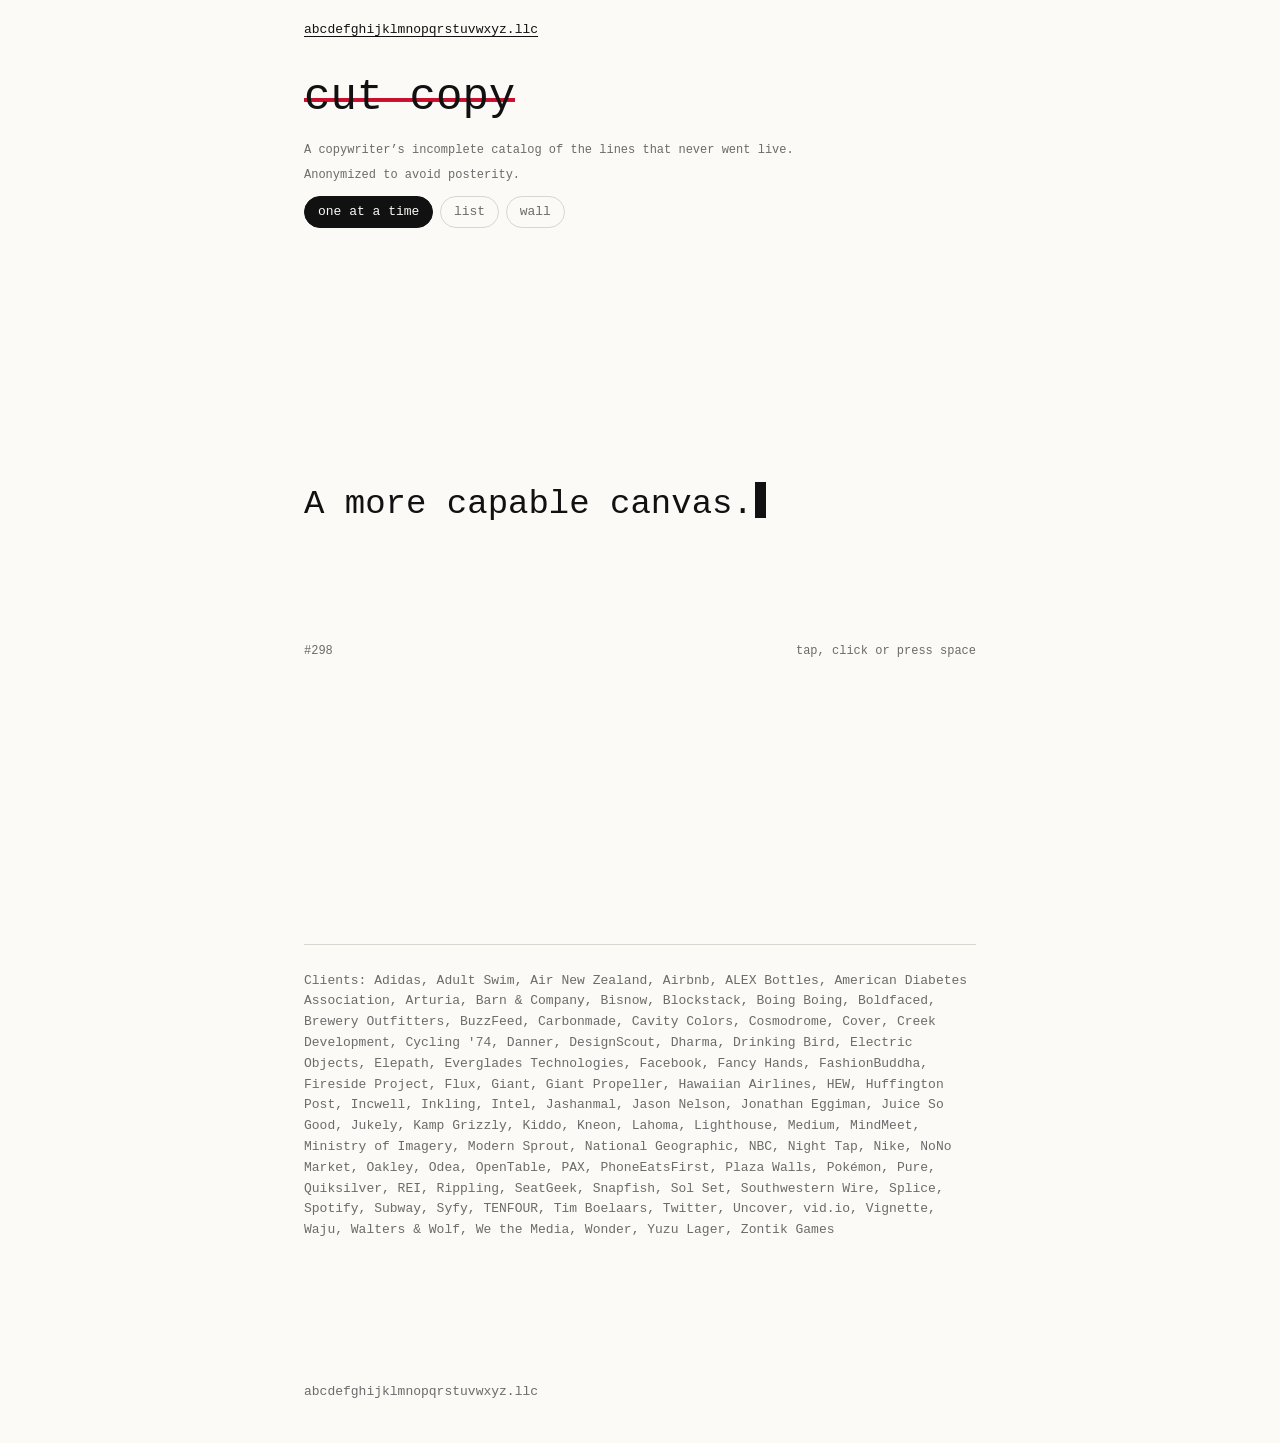
==== cut-copy/index.html @ 81b6fc0f "Update from the vault (8 files)" ====
<!doctype html>
<html lang="en">
<head>
<meta charset="utf-8">
<meta name="viewport" content="width=device-width, initial-scale=1">
<title>cut copy</title>
<script src="../mirror.js?v=e56e18dc"></script>
<link rel="stylesheet" href="../style.css?v=5eb697c5">
</head>
<body class="cut">
<nav><a href="/">abcdefghijklmnopqrstuvwxyz.llc</a></nav>
<main>
<h1 class="cut-title"><span>cut copy</span></h1>
<header class="intro"><p>A copywriter’s incomplete catalog of the lines that never went live.</p>
<p>Anonymized to avoid posterity.</p></header>
<div id="cc"></div>
<noscript><p><a href="list/">all 956 lines, one per line</a></p></noscript>
<footer><hr>
<p>Clients: Adidas, Adult Swim, Air New Zealand, Airbnb, ALEX Bottles, American Diabetes Association, Arturia, Barn &amp; Company, Bisnow, Blockstack, Boing Boing, Boldfaced, Brewery Outfitters, BuzzFeed, Carbonmade, Cavity Colors, Cosmodrome, Cover, Creek Development, Cycling '74, Danner, DesignScout, Dharma, Drinking Bird, Electric Objects, Elepath, Everglades Technologies, Facebook, Fancy Hands, FashionBuddha, Fireside Project, Flux, Giant, Giant Propeller, Hawaiian Airlines, HEW, Huffington Post, Incwell, Inkling, Intel, Jashanmal, Jason Nelson, Jonathan Eggiman, Juice So Good, Jukely, Kamp Grizzly, Kiddo, Kneon, Lahoma, Lighthouse, Medium, MindMeet, Ministry of Imagery, Modern Sprout, National Geographic, NBC, Night Tap, Nike, NoNo Market, Oakley, Odea, OpenTable, PAX, PhoneEatsFirst, Plaza Walls, Pokémon, Pure, Quiksilver, REI, Rippling, SeatGeek, Snapfish, Sol Set, Southwestern Wire, Splice, Spotify, Subway, Syfy, TENFOUR, Tim Boelaars, Twitter, Uncover, vid.io, Vignette, Waju, Walters &amp; Wolf, We the Media, Wonder, Yuzu Lager, Zontik Games</p>
</footer>
<script src="lines.js?v=66bd8722"></script>
<script src="../cutcopy.js?v=66bd8722"></script>
</main>
<footer class="landing"><a class="addr" href="https://abcdefghijklmnopqrstuvwxyz.llc">abcdefghijklmnopqrstuvwxyz.llc</a></footer>
</body>
</html>
---- style.css ----
:root {
  --serif: "Iowan Old Style", "Palatino Linotype", Palatino, Georgia, serif;
  --bg: #fbfaf7;
  --ink: #111;
  --dim: #6b6b6b;
  --rule: #d9d6cf;
  --mark: #c8102e;
  --tw: #0084b4;   /* Twitter's link blue, 2010 */
  --font: ui-monospace, "SF Mono", Menlo, Consolas, "Liberation Mono", monospace;
}
@media (prefers-color-scheme: dark) {
  :root:not([data-theme="light"]) {
    --bg: #111;
    --ink: #ece9e2;
    --dim: #8d8a84;
    --rule: #2c2b29;
    --mark: #ff5a5f;
    --tw: #1da1f2;
  }
}
:root[data-theme="dark"] {
  --bg: #111;
  --ink: #ece9e2;
  --dim: #8d8a84;
  --rule: #2c2b29;
  --mark: #ff5a5f;
  --tw: #1da1f2;
}

* { box-sizing: border-box; }
html { -webkit-text-size-adjust: 100%; }
body {
  margin: 0;
  background: var(--bg);
  color: var(--ink);
  font: 15px/1.6 var(--font);
  overflow-wrap: anywhere;
}
main, nav { max-width: 44rem; margin: 0 auto; padding: 0 16px; }
main { padding-top: 3rem; padding-bottom: 5rem; }
nav { padding-top: 1.25rem; font-size: 13px; }
nav + main { padding-top: 2rem; }
footer.landing { max-width: 44rem; margin: 0 auto; padding: 0 16px 2.5rem; font-size: 13px; }
footer.landing a { color: var(--dim); text-decoration: none; overflow-wrap: anywhere; }
footer.landing a:hover { color: var(--ink); text-decoration: underline; }

a { color: inherit; text-decoration-thickness: 1px; text-underline-offset: 3px; }
a:hover { color: var(--mark); }
h1, h2, h3 { font-size: inherit; font-weight: 700; margin: 2.2em 0 .6em; }
h1:first-child { margin-top: 0; }
p { margin: 0 0 1em; }
hr { border: 0; border-top: 1px solid var(--rule); margin: 2em 0; }
ul, ol { padding-left: 2.2em; margin: 0 0 1em; }
li { margin: .25em 0; }
li::marker { color: var(--dim); }
.sub { display: block; color: var(--dim); }

/* landing: your list, each line set like the page it leads to */
.home main { padding-top: 10vh; }
.home ol { font-size: clamp(20px, 4.2vw, 30px); line-height: 1.3; padding-left: 2em; }
.home ol li { margin-bottom: .9em; }
.home ol li::marker { font-size: .6em; color: var(--dim); }
/* subheads: the note's bracketed asides on their own line under each link. Every hover look draws over
   or floats above its word, so none of them moves a subhead; hovering a line brings its subhead from grey
   up to ink, the one consistent thing every line does */
.home .aside { display: block; font-size: .55em; line-height: 1.35; margin-top: .3em; color: var(--dim);
  font-family: var(--font); transition: color .25s; }
.home ol li:hover .aside, .home ol li:focus-within .aside { color: var(--ink); }
.home a { text-decoration: none; }
/* lines with no page yet stay dim until they have one */
.home ol li:not(:has(a)) { color: var(--dim); }
.home ol li.to-cut::marker { color: var(--ink); }   /* black like the others; the strike-through stays red (user, 2026-10-15) */
.home a:hover { color: inherit; }
/* cut copy: already crossed out in red; on hover, focus or press the words disappear and only the red
   line is left where they were. The link stays put and clickable (user, 2026-10-15) */
.to-cut a { background-image: linear-gradient(var(--mark), var(--mark)); background-repeat: no-repeat;
  background-position: 0 58%; background-size: 100% .08em; transition: color .3s ease; }
.home .to-cut a:hover, .to-cut a:focus-visible, .to-cut a:active { color: transparent; }
/* three-word horoscope: the Substack's Spectral, in ink; only cut copy keeps red on this page (user, 2026-10-15) */
/* no underlines at rest anywhere in the list; lines that use one show it on hover (user, 2026-10-15) */
.to-twh a { font-family: Spectral, Georgia, serif; text-decoration: none; text-decoration-color: var(--ink);
  text-decoration-thickness: .06em; text-underline-offset: .18em; }
.home ol li.to-twh::marker { color: var(--ink); }
.home .to-twh a:hover, .to-twh a:focus-visible { text-decoration: underline; }
/* ...and hovering spins a zodiac wheel above the end of the line that lands on today's sign
   (landing.js), with a star that twinkles; the link leads to today's horoscope */
.to-twh a { position: relative; }
.to-twh a::after { content: attr(data-sign) "\00a0\2726"; position: absolute; left: calc(100% + .2em); top: -.45em;
  font: .62em/1 "Apple Symbols", "Segoe UI Symbol", "Noto Sans Symbols", Spectral, serif; color: var(--ink);
  white-space: nowrap; opacity: 0; transition: opacity .2s; pointer-events: none; text-decoration: none; }
.to-twh a:hover::after, .to-twh a:focus-visible::after { opacity: 1; animation: twinkle 1.6s ease-in-out infinite; }
@keyframes twinkle { 0%, 100% { opacity: 1; } 50% { opacity: .55; } }
/* glyphs changing and a star dimming aren't motion, so these run with Reduce Motion on too */
/* lists lists: a random lists lists typeface each visit (landing.js) */
.to-lists a { text-decoration: none; text-decoration-thickness: .06em; text-underline-offset: .18em; }
.home .to-lists a:hover, .to-lists a:focus-visible { text-decoration: underline; }
/* ...and opens into three subtasks of itself (landing.js) */
.to-lists .subs { list-style: "◦  " inside; font-size: .62em; margin: 0; padding-left: .6em;
  display: grid; grid-template-rows: repeat(3, 0fr); opacity: 0; transition: grid-template-rows .3s ease, opacity .25s; }
.to-lists .subs > li { min-height: 0; overflow: hidden; margin: 0; }
.to-lists .subs > li::marker { color: var(--dim); }
.to-lists:hover .subs, .to-lists:focus-within .subs { grid-template-rows: repeat(3, 1fr); opacity: 1; }
.to-lists:hover .subs > li, .to-lists:focus-within .subs > li { padding-top: .35em; }
@media (prefers-reduced-motion: reduce) { .to-lists .subs { transition: none; } }
/* linkedin: LinkedIn's blue and sans; hovering turns it into one of LinkedIn's blue pill buttons */
.to-linkedin a { font-family: -apple-system, system-ui, "Segoe UI", Roboto, sans-serif; color: var(--ink);   /* ink until hover (user, 2026-10-15) */
  text-decoration: none; text-decoration-thickness: .06em; text-underline-offset: .18em;
  border-radius: 999px; padding: .04em .5em; margin: -.04em -.5em; transition: background-color .2s, color .2s; }
.home .to-linkedin a:hover, .to-linkedin a:focus-visible { background: #0a66c2; color: #fff; text-decoration: none; }
/* contact: a plain link; the address is put together only when it's used (landing.js). Hovering starts a
   message: a caret blinks after it, as if the email's being written */
.to-contact a { text-decoration: none; text-decoration-thickness: .06em; text-underline-offset: .18em; position: relative; }
.home .to-contact a:hover, .to-contact a:focus-visible { text-decoration: underline; }
.to-contact a::after { content: ""; position: absolute; left: calc(100% + .12em); top: .12em; bottom: .08em; width: .07em;
  background: currentColor; opacity: 0; }
.to-contact a:hover::after, .to-contact a:focus-visible::after { animation: blink 1s steps(1) infinite; opacity: 1; }
/* a caret blinks even with Reduce Motion on, like the system's own (user, 2026-10-15) */
/* résumé: hovering straightens it into letterhead, small caps tracked out like the top of a résumé,
   and the 👕 after it turns into a 👔 (user, 2026-10-15). The hover belongs to the whole row: the word
   changes width as it changes face, and hovering the word itself made it flicker in and out under the pointer */
.to-resume .t, .to-resume .word { transition: letter-spacing .3s ease; }
.to-resume:hover .t, .to-resume:focus-within .t, .to-resume:hover .word, .to-resume:focus-within .word {
  font-variant: small-caps; letter-spacing: .14em; font-family: "EB Garamond", Garamond, "Iowan Old Style", Georgia, serif; }
.to-resume a { text-decoration: none; }
.to-resume:hover .word, .to-resume:focus-within .word { text-decoration: underline; text-decoration-thickness: .06em;
  text-underline-offset: .18em; }   /* underline on hover too (user, 2026-10-15) */
.to-resume .shirt { display: inline-block; margin-left: .3em; letter-spacing: 0; font-variant: normal; }
.to-resume .shirt .on, .to-resume:hover .shirt .off, .to-resume:focus-within .shirt .off { display: none; }
.to-resume:hover .shirt .on, .to-resume:focus-within .shirt .on { display: inline; }
/* about Simon (Too Many Bios): a swatch of a bio's paper and ink, new each visit, and a new one on every
   hover, like tapping for the next bio (landing.js); the old Tumblr's yellow highlight until then */
.to-bios a { background: #f9fc7e; color: #333; padding: .02em .22em; margin: 0 -.22em;
  -webkit-box-decoration-break: clone; box-decoration-break: clone; transition: background-color .2s, color .2s; }
@media (prefers-reduced-motion: reduce) { .to-linkedin a, .to-bios a, .to-resume .t { transition: none; }
}
/* badvice: a new face each visit (landing.js) */
/* badvice: hovering underlines the word and only the 🫵 grows (user, 2026-10-15) */
.to-badvice a { text-decoration: none; }
.to-badvice a:hover .word, .to-badvice a:focus-visible .word { text-decoration: underline; text-decoration-thickness: .06em;
  text-underline-offset: .18em; }
/* the 🫵: normal size until hover, then it grows and jabs at you (user, 2026-10-15) */
.to-badvice .point { display: inline-block; line-height: 1; margin-left: .08em; transform-origin: 0 75%; }
.to-badvice a:hover .point, .to-badvice a:focus-visible .point { animation: jab .5s cubic-bezier(.3, 1.6, .5, 1) 1 forwards; }
@keyframes jab { 0% { transform: scale(1); } 40% { transform: scale(1.75) translateY(-.04em); } 100% { transform: scale(1.5); } }
@media (prefers-reduced-motion: reduce) { .to-badvice a:hover .point { animation: none; transform: scale(1.5); } }
/* social: Twitter, 2010. Its link blue and its type (user, 2026-10-15: Twitter's colour, not a random theme);
   hovering underlines it like old Twitter and counts it out of 140, like a tweet */
.to-social a { font-family: "Lucida Grande", "Lucida Sans Unicode", "Lucida Sans", Helvetica, Arial, sans-serif;
  color: var(--ink); text-underline-offset: .18em; text-decoration-thickness: .06em; position: relative;
  transition: color .2s; }   /* ink like the others until hover, then Twitter blue (user, 2026-10-15) */
.home .to-social a:hover, .to-social a:focus-visible { color: var(--tw); text-decoration: underline; }
.to-social a::after { content: attr(data-count) "/140"; font: 12px/1 var(--font); color: var(--dim);
  position: absolute; left: calc(100% + .25em); top: -.35em; white-space: nowrap;   /* above the line: takes no room */
  opacity: 0; transition: opacity .2s; pointer-events: none; }
.to-social a:hover::after, .to-social a:focus-visible::after { opacity: 1; }


/* cut copy */
.cut .intro em { font-style: italic; }
/* the header is small and quiet so the line is front and center (user, 2026-10-14) */
/* the heading, crossed out in the lines' red, a little heavier than a line's cut */
.cut .cut-title { font-size: clamp(26px, 5vw, 44px); font-weight: 400; line-height: 1.1; margin: 0 0 .45em; }
.cut .cut-title span { background-image: linear-gradient(var(--mark), var(--mark)); background-repeat: no-repeat;
  background-position: 0 56%; background-size: 100% .09em; -webkit-box-decoration-break: clone; box-decoration-break: clone; }
.cut .intro { font-size: 12px; line-height: 1.5; color: var(--dim); margin: 0 0 1em; }
.cut .intro p { margin: 0; }
.cut .intro p + p { margin-top: .6em; }
.lines li { margin: .55em 0; }
.cut footer { margin-top: 3rem; color: var(--dim); font-size: 13px; }
.alt { margin-top: 2em; }
.cut :focus-visible { outline: 2px solid var(--mark); outline-offset: 3px; }

/* view switch: one at a time (default), list, wall */
.views { display: flex; gap: .5em; flex-wrap: wrap; margin: 0 0 1.5em; padding: 0; max-width: none; }
.views button { font: inherit; font-size: 13px; color: var(--dim); background: none; cursor: pointer; border: 1px solid var(--rule); border-radius: 999px; padding: .35em 1em; }
.views button:hover { color: var(--ink); border-color: var(--ink); }
.views button[aria-pressed="true"] { color: var(--bg); background: var(--ink); border-color: var(--ink); }

/* one at a time */
.stage { min-height: 72vh; display: flex; flex-direction: column; justify-content: center; cursor: pointer; user-select: none; -webkit-user-select: none; }
.stage .line { margin: 0; font-size: clamp(20px, 3.4vw, 34px); line-height: 1.35; min-height: 4em; }
.stage .t { background-image: linear-gradient(var(--mark), var(--mark)); background-repeat: no-repeat; background-position: 0 58%; background-size: 0% .09em; transition: background-size .45s ease-in; }
.stage .line.cut .t { background-size: 100% .09em; }
.stage .caret { display: inline-block; width: .55ch; height: 1.05em; vertical-align: -.15em; background: var(--ink); margin-left: .05em; animation: blink 1s steps(1) infinite; }
.stage .meta { margin-top: 2em; font-size: 12px; color: var(--dim); display: flex; justify-content: space-between; }
.stage .num { color: var(--dim); text-decoration: none; }
@keyframes blink { 50% { opacity: 0; } }
@media (prefers-reduced-motion: reduce) { .stage .t { transition: none; } .stage .caret { animation: none; } }

/* list and wall: the one-at-a-time cross-out, drawn while a line is hovered or pressed, and kept
   when it's tapped or clicked (tap again to take it back) */
.pile-list, .wall { -webkit-tap-highlight-color: transparent; -webkit-touch-callout: none; }
.pile-list .t, .wall .l {
  background-image: linear-gradient(var(--mark), var(--mark)); background-repeat: no-repeat;
  background-position: 0 58%; background-size: 0% .09em; transition: background-size .45s ease-in;
  -webkit-box-decoration-break: slice; box-decoration-break: slice;
}
.pile-list .l.lit .t, .pile-list .l.held .t { background-size: 100% .09em; }
/* wall, the other way round (user, 2026-10-14): every line starts crossed out; hovering or
   pressing takes the cross-out off to read it; lines already seen (or tapped) keep a thin grey one */
.wall .l { background-size: 100% .09em; }
.wall .l.held { background-image: linear-gradient(var(--dim), var(--dim)); background-size: 100% .045em; }
.wall .l.lit, .wall .l.held.lit { background-size: 0% .09em; }
@media (hover: hover) {
  .pile-list .l:hover .t { background-size: 100% .09em; }
  .wall .l:hover, .wall .l.held:hover { background-size: 0% .09em; }
}
@media (prefers-reduced-motion: reduce) { .pile-list .t, .wall .l { transition: none; } }
.pile-list { padding-left: 4.5ch; margin: 0; }
.pile-list .l { margin: 0; padding: .3em .2em; border-bottom: 1px dotted var(--rule); cursor: default; }
.pile-list .l::marker { font-size: 12px; color: var(--dim); }
.wall { margin: 0; line-height: 1.75; }
.wall .l { cursor: default; }
.wall .sep { color: var(--mark); padding: 0 .45em; }

/* cv */
.cv h1 { font-size: 1.25em; margin-bottom: 0; }
.cv h2 { color: var(--dim); text-transform: lowercase; letter-spacing: .04em; }
.cv ul { padding-left: 1.4em; }

.sr-only { position: absolute; width: 1px; height: 1px; margin: -1px; overflow: hidden; clip: rect(0 0 0 0); white-space: nowrap; }
/* the first business card, a mad lib, as the landing header (user's design, 2026-10-15): 3.5 × 2 in, type scaled to the card */
.card { container-type: inline-size; box-sizing: border-box; width: min(100%, 30rem); aspect-ratio: 3.5 / 2;
  margin: 0 0 3.2rem; padding: 0; position: relative; perspective: 1400px; cursor: pointer; }
/* two sides that turn over in 3D when the card is clicked (landing.js); the back holds the address */
.card .flip { position: absolute; inset: 0; transform-style: preserve-3d; transition: transform .7s cubic-bezier(.3, .7, .2, 1); }
.card.flipped .flip { transform: rotateY(180deg); }
.card .side { position: absolute; inset: 0; box-sizing: border-box; display: flex; flex-direction: column; justify-content: center;
  -webkit-backface-visibility: hidden; backface-visibility: hidden;
  background: #fff; color: #111; border: 1px solid #d9d6cf; border-radius: 2px;
  box-shadow: 0 1px 2px rgba(0,0,0,.06), 0 8px 24px -12px rgba(0,0,0,.18);
  font-family: "Times New Roman", Times, "Liberation Serif", serif; }
.card .back { transform: rotateY(180deg); pointer-events: none; }
.card.flipped .back { pointer-events: auto; } .card.flipped .front { pointer-events: none; }
.card .back .face { text-align: center; }
.card .back .lic { margin-bottom: 7cqw; }
.card .front .l2 { margin-bottom: 0; }
.card .turn:focus-visible { position: absolute; width: auto; height: auto; clip: auto; margin: 0; right: 8px; bottom: -2rem;
  font: 12px var(--font); }
@media (prefers-reduced-motion: reduce) { .card .flip { transition-duration: .01s; } }
.card .face { padding: 0 7cqw; }   /* padding inside, so cqw is always the whole card */
.card p { margin: 0; line-height: 1; font-size: 5.3cqw; white-space: nowrap; }
.card .l1 { margin-bottom: 11.5cqw; }
.card .l2 { margin-bottom: 12cqw; }   /* (front: 0, now that the address is on the back) */
.card .blank { position: relative; display: inline-block; min-width: 2.1em; border-bottom: .3cqw solid #111;
  text-align: center; margin: 0 .5cqw; vertical-align: baseline; }
.card .blank.filled { min-width: 4.3em; }
.card .blank.wide { min-width: 3.8em; }
.card .cue { position: absolute; left: 50%; top: calc(100% + .26em); transform: translateX(-50%);
  font: 700 .49em/1 "Courier Prime", "Courier New", monospace; letter-spacing: .12em; text-transform: uppercase; color: #111; }
/* the handwriting: a quick ballpoint scrawl (Nothing You Could Do), leaning a little uphill; landing.js
   gives every letter its own tilt, lift and size so no two strokes match (user, 2026-10-15: "much messier") */
/* the ink: black for everything a visitor writes; only the user's own handwriting (the photo) is Bic Cristal
   blue (user, 2026-10-15) */
.card { --bic: #111; }
.card .pen { font: 1.3em/1 "Nothing You Could Do", "Bradley Hand", cursive; color: var(--bic); position: relative; top: -.14em;
  display: inline-block; transform: rotate(-3deg); transform-origin: 0 100%; white-space: nowrap; }
.card .pen .ch { display: inline-block; }
/* the user's own handwriting, photographed and lifted off the paper (build.py handwriting()) */
.card .hand { height: 2.25em; width: auto; vertical-align: -.72em; margin: 0 .05em; position: relative; top: -.12em; }
.card input { font: 1.2em/1 "Nothing You Could Do", "Bradley Hand", cursive; color: var(--bic); background: none; border: 0;
  transform: rotate(-2.5deg);
  width: 100%; min-width: 0; padding: 0 0 .4cqw; text-align: center; outline: none; caret-color: var(--bic); }
.card .blank:focus-within { border-bottom-color: #111; background: rgba(0,0,0,.035); }
.card .blank input { width: 1.6em; } .card .blank.wide input { width: 2.9em; }
.card .url { font: 700 3.3cqw/1 "Courier Prime", "Courier New", monospace; letter-spacing: .1em; text-align: center; }
.card .url a { color: inherit; text-decoration: none; }
.card .url a:hover { text-decoration: underline; text-underline-offset: .5cqw; }

/* the mirror link: small and quiet at the foot of the landing page (user, 2026-10-19) */


/* the landing's only footer: "mirror", in mirror writing (user, 2026-10-19) */
footer.landing.mirror { margin-top: 3.5rem; font-size: 12px; }
footer.landing.mirror a { display: inline-block; transform: scaleX(-1); }
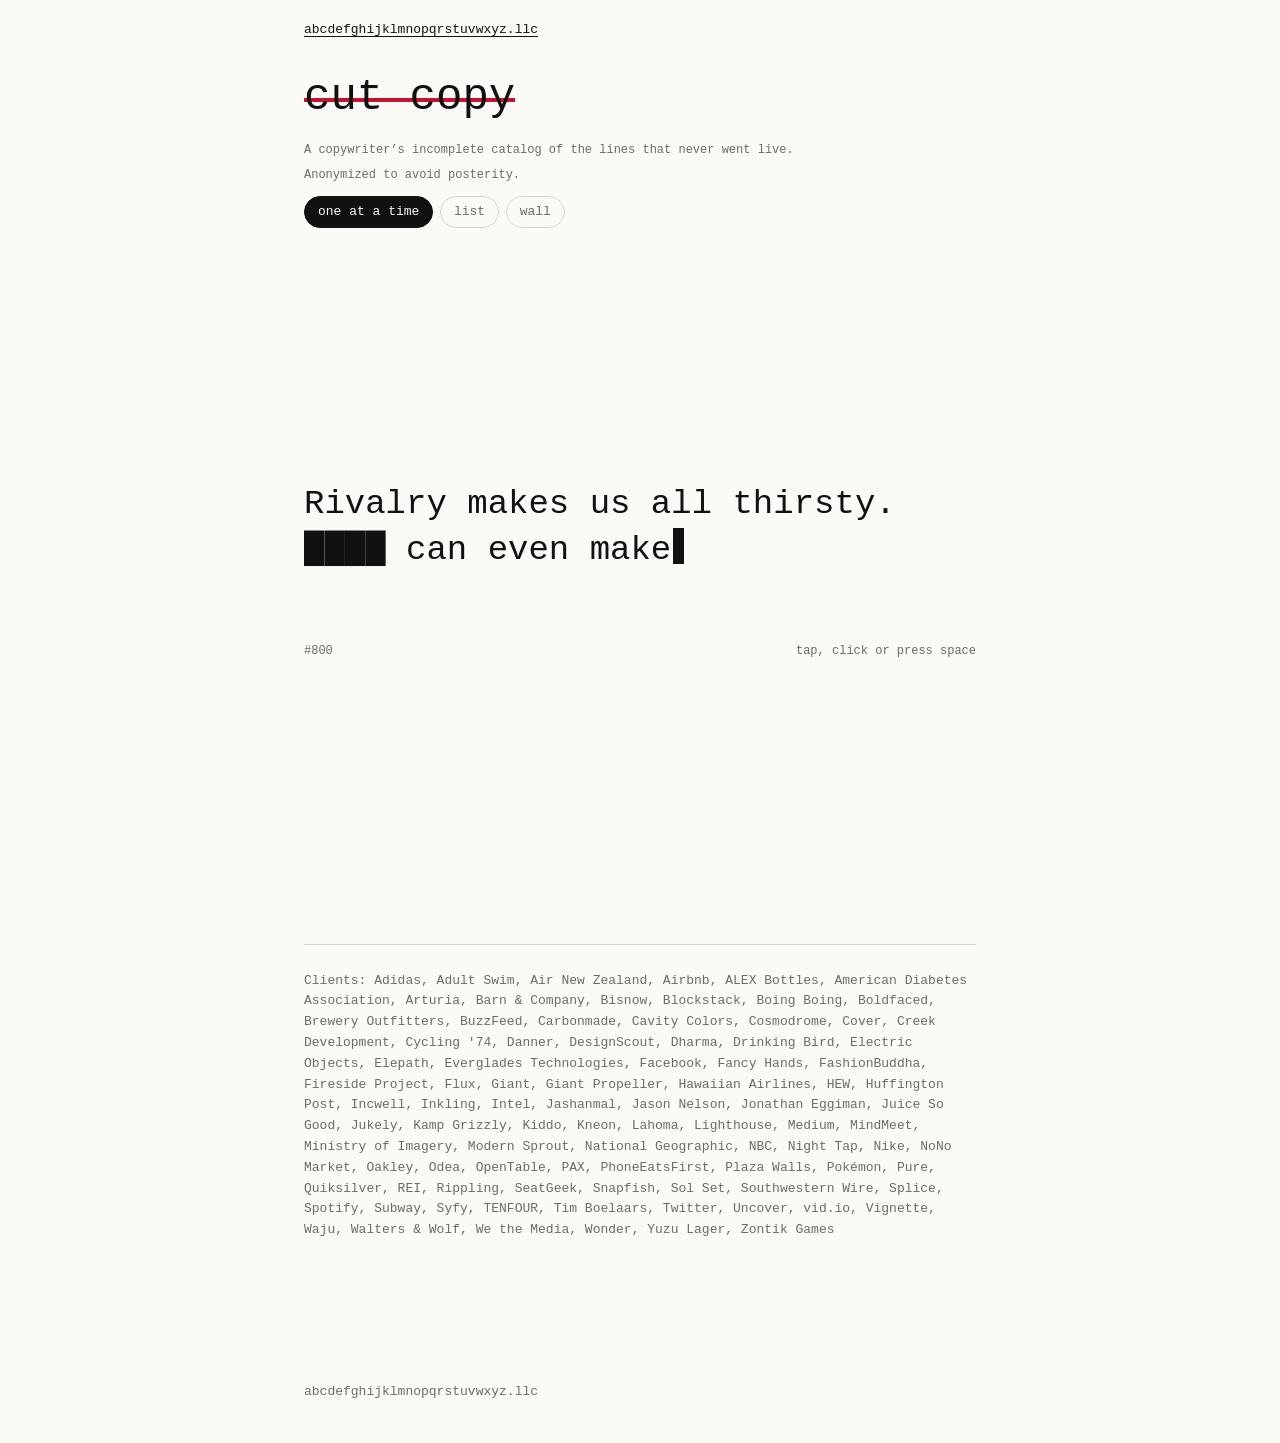
==== commit 5e70f529: "Update from the vault (6 files)" ====
--- a/cut-copy/index.html
+++ b/cut-copy/index.html
@@ -5,7 +5,7 @@
 <meta name="viewport" content="width=device-width, initial-scale=1">
 <title>cut copy</title>
 <script src="../mirror.js?v=e56e18dc"></script>
-<link rel="stylesheet" href="../style.css?v=5eb697c5">
+<link rel="stylesheet" href="../style.css?v=7467dc5e">
 </head>
 <body class="cut">
 <nav><a href="/">abcdefghijklmnopqrstuvwxyz.llc</a></nav>
--- a/style.css
+++ b/style.css
@@ -57,7 +57,9 @@
 
 /* landing: your list, each line set like the page it leads to */
 .home main { padding-top: 10vh; }
-.home ol { font-size: clamp(20px, 4.2vw, 30px); line-height: 1.3; padding-left: 2em; }
+.home ol { font-size: clamp(20px, 4.2vw, 30px); line-height: 1.3; padding-left: 0; list-style: none; }   /* no numbers (user, 2026-10-19) */
+/* each line's emoji: an inline-block, so its line's underline or strike-through passes it by */
+.home .emo { display: inline-block; margin-left: .3em; text-decoration: none; }
 .home ol li { margin-bottom: .9em; }
 .home ol li::marker { font-size: .6em; color: var(--dim); }
 /* subheads: the note's bracketed asides on their own line under each link. Every hover look draws over
@@ -73,9 +75,9 @@
 .home a:hover { color: inherit; }
 /* cut copy: already crossed out in red; on hover, focus or press the words disappear and only the red
    line is left where they were. The link stays put and clickable (user, 2026-10-15) */
-.to-cut a { background-image: linear-gradient(var(--mark), var(--mark)); background-repeat: no-repeat;
+.to-cut a .word { background-image: linear-gradient(var(--mark), var(--mark)); background-repeat: no-repeat;
   background-position: 0 58%; background-size: 100% .08em; transition: color .3s ease; }
-.home .to-cut a:hover, .to-cut a:focus-visible, .to-cut a:active { color: transparent; }
+.home .to-cut a:hover .word, .to-cut a:focus-visible .word, .to-cut a:active .word { color: transparent; }
 /* three-word horoscope: the Substack's Spectral, in ink; only cut copy keeps red on this page (user, 2026-10-15) */
 /* no underlines at rest anywhere in the list; lines that use one show it on hover (user, 2026-10-15) */
 .to-twh a { font-family: Spectral, Georgia, serif; text-decoration: none; text-decoration-color: var(--ink);
@@ -111,9 +113,10 @@
    message: a caret blinks after it, as if the email's being written */
 .to-contact a { text-decoration: none; text-decoration-thickness: .06em; text-underline-offset: .18em; position: relative; }
 .home .to-contact a:hover, .to-contact a:focus-visible { text-decoration: underline; }
-.to-contact a::after { content: ""; position: absolute; left: calc(100% + .12em); top: .12em; bottom: .08em; width: .07em;
+.to-contact .word { position: relative; }
+.to-contact .word::after { content: ""; position: absolute; left: calc(100% + .12em); top: .12em; bottom: .08em; width: .07em;
   background: currentColor; opacity: 0; }
-.to-contact a:hover::after, .to-contact a:focus-visible::after { animation: blink 1s steps(1) infinite; opacity: 1; }
+.to-contact a:hover .word::after, .to-contact a:focus-visible .word::after { animation: blink 1s steps(1) infinite; opacity: 1; }
 /* a caret blinks even with Reduce Motion on, like the system's own (user, 2026-10-15) */
 /* résumé: hovering straightens it into letterhead, small caps tracked out like the top of a résumé,
    and the 👕 after it turns into a 👔 (user, 2026-10-15). The hover belongs to the whole row: the word
@@ -129,9 +132,9 @@
 .to-resume:hover .shirt .on, .to-resume:focus-within .shirt .on { display: inline; }
 /* about Simon (Too Many Bios): a swatch of a bio's paper and ink, new each visit, and a new one on every
    hover, like tapping for the next bio (landing.js); the old Tumblr's yellow highlight until then */
-.to-bios a { background: #f9fc7e; color: #333; padding: .02em .22em; margin: 0 -.22em;
+.to-bios a .word { background: #f9fc7e; color: #333; padding: .02em .22em; margin: 0 -.22em;
   -webkit-box-decoration-break: clone; box-decoration-break: clone; transition: background-color .2s, color .2s; }
-@media (prefers-reduced-motion: reduce) { .to-linkedin a, .to-bios a, .to-resume .t { transition: none; }
+@media (prefers-reduced-motion: reduce) { .to-linkedin a, .to-bios a .word, .to-resume .t { transition: none; }
 }
 /* badvice: a new face each visit (landing.js) */
 /* badvice: hovering underlines the word and only the 🫵 grows (user, 2026-10-15) */
@@ -270,6 +273,5 @@
 /* the mirror link: small and quiet at the foot of the landing page (user, 2026-10-19) */
 
 
-/* the landing's only footer: "mirror", in mirror writing (user, 2026-10-19) */
+/* the landing's only footer: "mirror", reading straight here and reversed in the mirror (user, 2026-10-19) */
 footer.landing.mirror { margin-top: 3.5rem; font-size: 12px; }
-footer.landing.mirror a { display: inline-block; transform: scaleX(-1); }
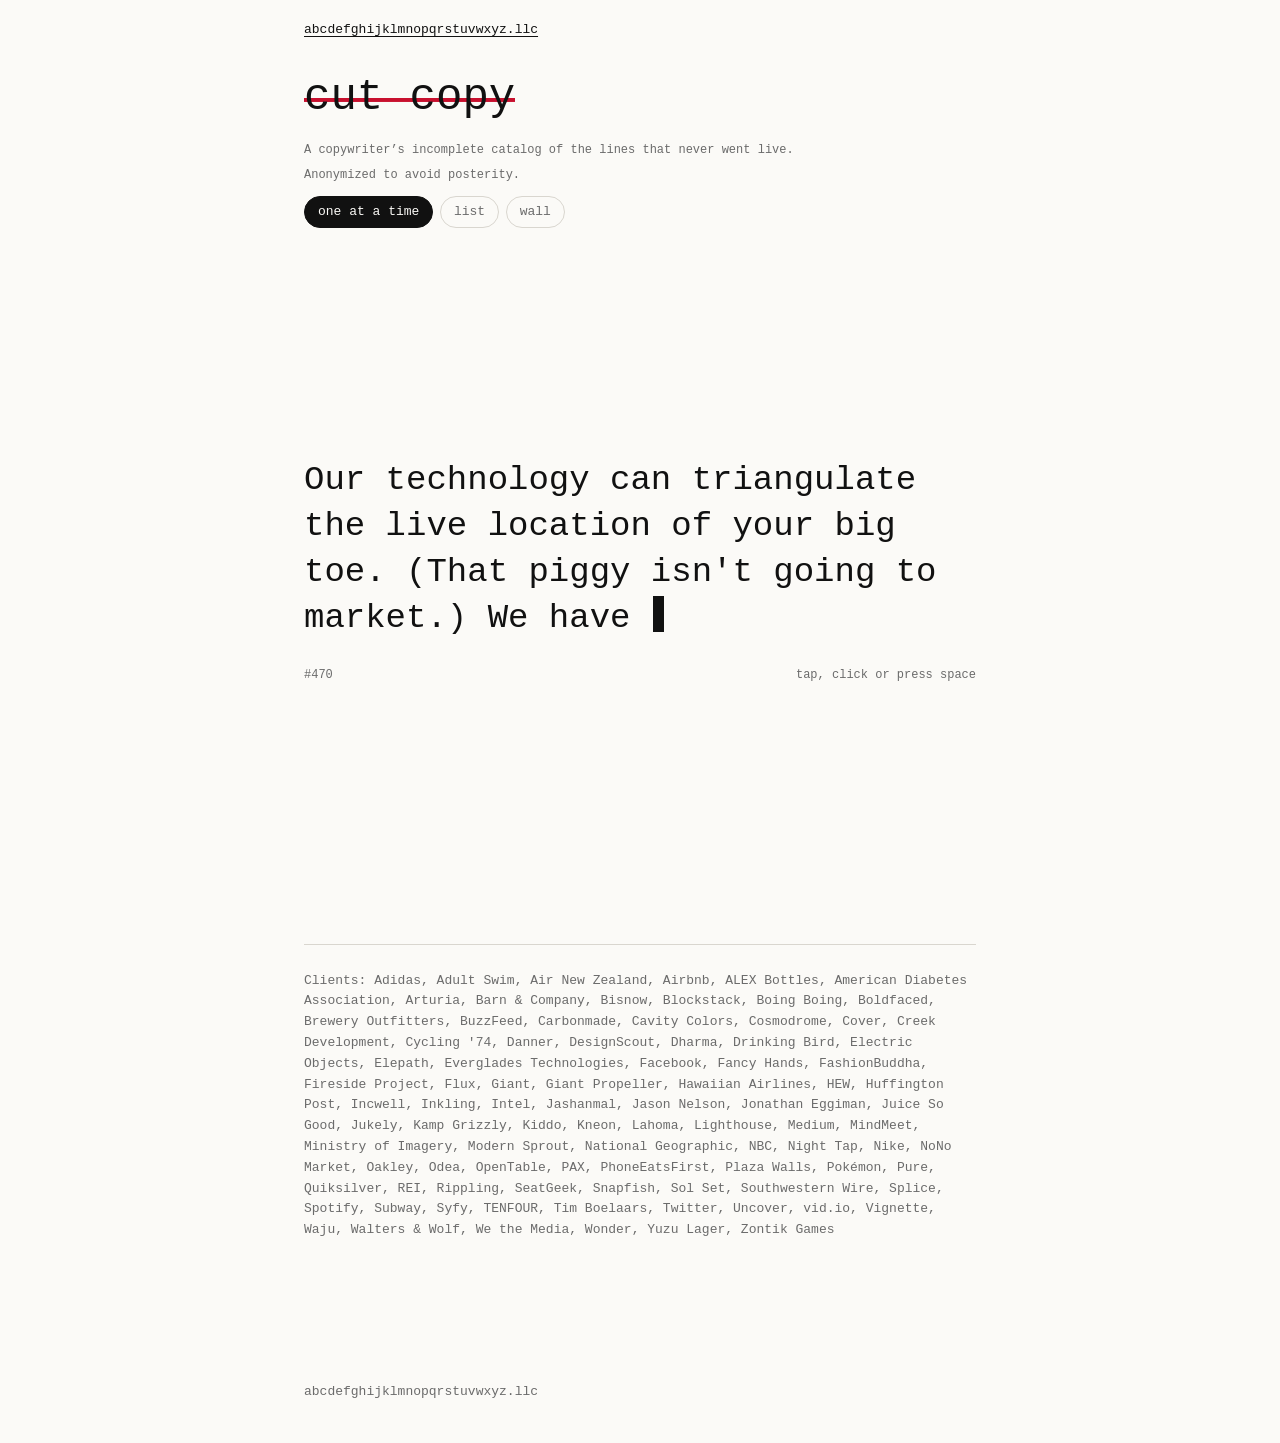
==== commit 3b1ee6df: "Update from the vault (9 files)" ====
--- a/cut-copy/index.html
+++ b/cut-copy/index.html
@@ -3,9 +3,18 @@
 <head>
 <meta charset="utf-8">
 <meta name="viewport" content="width=device-width, initial-scale=1">
-<title>cut copy</title>
+<title>cut copy · Simon Goetz</title>
+<link rel="icon" href="/favicon.svg" type="image/svg+xml">
+<meta property="og:title" content="cut copy · Simon Goetz">
+<meta property="og:url" content="https://abcdefghijklmnopqrstuvwxyz.llc/cut-copy/">
+<meta property="og:image" content="https://abcdefghijklmnopqrstuvwxyz.llc/og.png">
+<meta property="og:image:width" content="1200">
+<meta property="og:image:height" content="630">
+<meta name="twitter:card" content="summary_large_image">
+<meta name="description" content="A copywriter’s incomplete catalog of the lines that never went live.">
+<meta property="og:description" content="A copywriter’s incomplete catalog of the lines that never went live.">
 <script src="../mirror.js?v=e56e18dc"></script>
-<link rel="stylesheet" href="../style.css?v=7467dc5e">
+<link rel="stylesheet" href="../style.css?v=fcd2a9c1">
 </head>
 <body class="cut">
 <nav><a href="/">abcdefghijklmnopqrstuvwxyz.llc</a></nav>
--- a/style.css
+++ b/style.css
@@ -67,69 +67,69 @@
    up to ink, the one consistent thing every line does */
 .home .aside { display: block; font-size: .55em; line-height: 1.35; margin-top: .3em; color: var(--dim);
   font-family: var(--font); transition: color .25s; }
-.home ol li:hover .aside, .home ol li:focus-within .aside { color: var(--ink); }
+.home ol li:focus-within .aside { color: var(--ink); }
 .home a { text-decoration: none; }
 /* lines with no page yet stay dim until they have one */
 .home ol li:not(:has(a)) { color: var(--dim); }
 .home ol li.to-cut::marker { color: var(--ink); }   /* black like the others; the strike-through stays red (user, 2026-10-15) */
-.home a:hover { color: inherit; }
+
 /* cut copy: already crossed out in red; on hover, focus or press the words disappear and only the red
    line is left where they were. The link stays put and clickable (user, 2026-10-15) */
 .to-cut a .word { background-image: linear-gradient(var(--mark), var(--mark)); background-repeat: no-repeat;
   background-position: 0 58%; background-size: 100% .08em; transition: color .3s ease; }
-.home .to-cut a:hover .word, .to-cut a:focus-visible .word, .to-cut a:active .word { color: transparent; }
+.to-cut a:focus-visible .word, .to-cut a:active .word { color: transparent; }
 /* three-word horoscope: the Substack's Spectral, in ink; only cut copy keeps red on this page (user, 2026-10-15) */
 /* no underlines at rest anywhere in the list; lines that use one show it on hover (user, 2026-10-15) */
 .to-twh a { font-family: Spectral, Georgia, serif; text-decoration: none; text-decoration-color: var(--ink);
   text-decoration-thickness: .06em; text-underline-offset: .18em; }
 .home ol li.to-twh::marker { color: var(--ink); }
-.home .to-twh a:hover, .to-twh a:focus-visible { text-decoration: underline; }
+.to-twh a:focus-visible { text-decoration: underline; }
 /* ...and hovering spins a zodiac wheel above the end of the line that lands on today's sign
    (landing.js), with a star that twinkles; the link leads to today's horoscope */
 .to-twh a { position: relative; }
 .to-twh a::after { content: attr(data-sign) "\00a0\2726"; position: absolute; left: calc(100% + .2em); top: -.45em;
   font: .62em/1 "Apple Symbols", "Segoe UI Symbol", "Noto Sans Symbols", Spectral, serif; color: var(--ink);
   white-space: nowrap; opacity: 0; transition: opacity .2s; pointer-events: none; text-decoration: none; }
-.to-twh a:hover::after, .to-twh a:focus-visible::after { opacity: 1; animation: twinkle 1.6s ease-in-out infinite; }
+.to-twh a:focus-visible::after { opacity: 1; animation: twinkle 1.6s ease-in-out infinite; }
 @keyframes twinkle { 0%, 100% { opacity: 1; } 50% { opacity: .55; } }
 /* glyphs changing and a star dimming aren't motion, so these run with Reduce Motion on too */
 /* lists lists: a random lists lists typeface each visit (landing.js) */
 .to-lists a { text-decoration: none; text-decoration-thickness: .06em; text-underline-offset: .18em; }
-.home .to-lists a:hover, .to-lists a:focus-visible { text-decoration: underline; }
+.to-lists a:focus-visible { text-decoration: underline; }
 /* ...and opens into three subtasks of itself (landing.js) */
 .to-lists .subs { list-style: "◦  " inside; font-size: .62em; margin: 0; padding-left: .6em;
   display: grid; grid-template-rows: repeat(3, 0fr); opacity: 0; transition: grid-template-rows .3s ease, opacity .25s; }
 .to-lists .subs > li { min-height: 0; overflow: hidden; margin: 0; }
 .to-lists .subs > li::marker { color: var(--dim); }
-.to-lists:hover .subs, .to-lists:focus-within .subs { grid-template-rows: repeat(3, 1fr); opacity: 1; }
-.to-lists:hover .subs > li, .to-lists:focus-within .subs > li { padding-top: .35em; }
+.to-lists:focus-within .subs { grid-template-rows: repeat(3, 1fr); opacity: 1; }
+.to-lists:focus-within .subs > li { padding-top: .35em; }
 @media (prefers-reduced-motion: reduce) { .to-lists .subs { transition: none; } }
 /* linkedin: LinkedIn's blue and sans; hovering turns it into one of LinkedIn's blue pill buttons */
 .to-linkedin a { font-family: -apple-system, system-ui, "Segoe UI", Roboto, sans-serif; color: var(--ink);   /* ink until hover (user, 2026-10-15) */
   text-decoration: none; text-decoration-thickness: .06em; text-underline-offset: .18em;
   border-radius: 999px; padding: .04em .5em; margin: -.04em -.5em; transition: background-color .2s, color .2s; }
-.home .to-linkedin a:hover, .to-linkedin a:focus-visible { background: #0a66c2; color: #fff; text-decoration: none; }
+.to-linkedin a:focus-visible { background: #0a66c2; color: #fff; text-decoration: none; }
 /* contact: a plain link; the address is put together only when it's used (landing.js). Hovering starts a
    message: a caret blinks after it, as if the email's being written */
 .to-contact a { text-decoration: none; text-decoration-thickness: .06em; text-underline-offset: .18em; position: relative; }
-.home .to-contact a:hover, .to-contact a:focus-visible { text-decoration: underline; }
+.to-contact a:focus-visible { text-decoration: underline; }
 .to-contact .word { position: relative; }
 .to-contact .word::after { content: ""; position: absolute; left: calc(100% + .12em); top: .12em; bottom: .08em; width: .07em;
   background: currentColor; opacity: 0; }
-.to-contact a:hover .word::after, .to-contact a:focus-visible .word::after { animation: blink 1s steps(1) infinite; opacity: 1; }
+.to-contact a:focus-visible .word::after { animation: blink 1s steps(1) infinite; opacity: 1; }
 /* a caret blinks even with Reduce Motion on, like the system's own (user, 2026-10-15) */
 /* résumé: hovering straightens it into letterhead, small caps tracked out like the top of a résumé,
    and the 👕 after it turns into a 👔 (user, 2026-10-15). The hover belongs to the whole row: the word
    changes width as it changes face, and hovering the word itself made it flicker in and out under the pointer */
 .to-resume .t, .to-resume .word { transition: letter-spacing .3s ease; }
-.to-resume:hover .t, .to-resume:focus-within .t, .to-resume:hover .word, .to-resume:focus-within .word {
+.to-resume:focus-within .t, .to-resume:focus-within .word {
   font-variant: small-caps; letter-spacing: .14em; font-family: "EB Garamond", Garamond, "Iowan Old Style", Georgia, serif; }
 .to-resume a { text-decoration: none; }
-.to-resume:hover .word, .to-resume:focus-within .word { text-decoration: underline; text-decoration-thickness: .06em;
+.to-resume:focus-within .word { text-decoration: underline; text-decoration-thickness: .06em;
   text-underline-offset: .18em; }   /* underline on hover too (user, 2026-10-15) */
 .to-resume .shirt { display: inline-block; margin-left: .3em; letter-spacing: 0; font-variant: normal; }
-.to-resume .shirt .on, .to-resume:hover .shirt .off, .to-resume:focus-within .shirt .off { display: none; }
-.to-resume:hover .shirt .on, .to-resume:focus-within .shirt .on { display: inline; }
+.to-resume .shirt .on, .to-resume:focus-within .shirt .off { display: none; }
+.to-resume:focus-within .shirt .on { display: inline; }
 /* about Simon (Too Many Bios): a swatch of a bio's paper and ink, new each visit, and a new one on every
    hover, like tapping for the next bio (landing.js); the old Tumblr's yellow highlight until then */
 .to-bios a .word { background: #f9fc7e; color: #333; padding: .02em .22em; margin: 0 -.22em;
@@ -139,11 +139,11 @@
 /* badvice: a new face each visit (landing.js) */
 /* badvice: hovering underlines the word and only the 🫵 grows (user, 2026-10-15) */
 .to-badvice a { text-decoration: none; }
-.to-badvice a:hover .word, .to-badvice a:focus-visible .word { text-decoration: underline; text-decoration-thickness: .06em;
+.to-badvice a:focus-visible .word { text-decoration: underline; text-decoration-thickness: .06em;
   text-underline-offset: .18em; }
 /* the 🫵: normal size until hover, then it grows and jabs at you (user, 2026-10-15) */
 .to-badvice .point { display: inline-block; line-height: 1; margin-left: .08em; transform-origin: 0 75%; }
-.to-badvice a:hover .point, .to-badvice a:focus-visible .point { animation: jab .5s cubic-bezier(.3, 1.6, .5, 1) 1 forwards; }
+.to-badvice a:focus-visible .point { animation: jab .5s cubic-bezier(.3, 1.6, .5, 1) 1 forwards; }
 @keyframes jab { 0% { transform: scale(1); } 40% { transform: scale(1.75) translateY(-.04em); } 100% { transform: scale(1.5); } }
 @media (prefers-reduced-motion: reduce) { .to-badvice a:hover .point { animation: none; transform: scale(1.5); } }
 /* social: Twitter, 2010. Its link blue and its type (user, 2026-10-15: Twitter's colour, not a random theme);
@@ -151,11 +151,38 @@
 .to-social a { font-family: "Lucida Grande", "Lucida Sans Unicode", "Lucida Sans", Helvetica, Arial, sans-serif;
   color: var(--ink); text-underline-offset: .18em; text-decoration-thickness: .06em; position: relative;
   transition: color .2s; }   /* ink like the others until hover, then Twitter blue (user, 2026-10-15) */
-.home .to-social a:hover, .to-social a:focus-visible { color: var(--tw); text-decoration: underline; }
+.to-social a:focus-visible { color: var(--tw); text-decoration: underline; }
 .to-social a::after { content: attr(data-count) "/140"; font: 12px/1 var(--font); color: var(--dim);
   position: absolute; left: calc(100% + .25em); top: -.35em; white-space: nowrap;   /* above the line: takes no room */
   opacity: 0; transition: opacity .2s; pointer-events: none; }
-.to-social a:hover::after, .to-social a:focus-visible::after { opacity: 1; }
+.to-social a:focus-visible::after { opacity: 1; }
+/* hover looks only where there's a pointer to hover with: on a phone, a hover that shows or swaps something
+   makes Safari spend the first tap on the hover and need a second to follow the link (2026-10-21). Focus
+   and press keep their looks everywhere */
+@media (hover: hover) {
+  .home ol li:hover .aside { color: var(--ink); }
+  .home a:hover { color: inherit; }
+  .home .to-cut a:hover .word { color: transparent; }
+  .home .to-twh a:hover { text-decoration: underline; }
+  .to-twh a:hover::after { opacity: 1; animation: twinkle 1.6s ease-in-out infinite; }
+  .home .to-lists a:hover { text-decoration: underline; }
+  .to-lists:hover .subs { grid-template-rows: repeat(3, 1fr); opacity: 1; }
+  .to-lists:hover .subs > li { padding-top: .35em; }
+  .home .to-linkedin a:hover { background: #0a66c2; color: #fff; text-decoration: none; }
+  .home .to-contact a:hover { text-decoration: underline; }
+  .to-contact a:hover .word::after { animation: blink 1s steps(1) infinite; opacity: 1; }
+  .to-resume:hover .t, .to-resume:hover .word {
+  font-variant: small-caps; letter-spacing: .14em; font-family: "EB Garamond", Garamond, "Iowan Old Style", Georgia, serif; }
+  .to-resume:hover .word { text-decoration: underline; text-decoration-thickness: .06em;
+  text-underline-offset: .18em; }
+  .to-resume:hover .shirt .off { display: none; }
+  .to-resume:hover .shirt .on { display: inline; }
+  .to-badvice a:hover .word { text-decoration: underline; text-decoration-thickness: .06em;
+  text-underline-offset: .18em; }
+  .to-badvice a:hover .point { animation: jab .5s cubic-bezier(.3, 1.6, .5, 1) 1 forwards; }
+  .home .to-social a:hover { color: var(--tw); text-decoration: underline; }
+  .to-social a:hover::after { opacity: 1; }
+}
 
 
 /* cut copy */
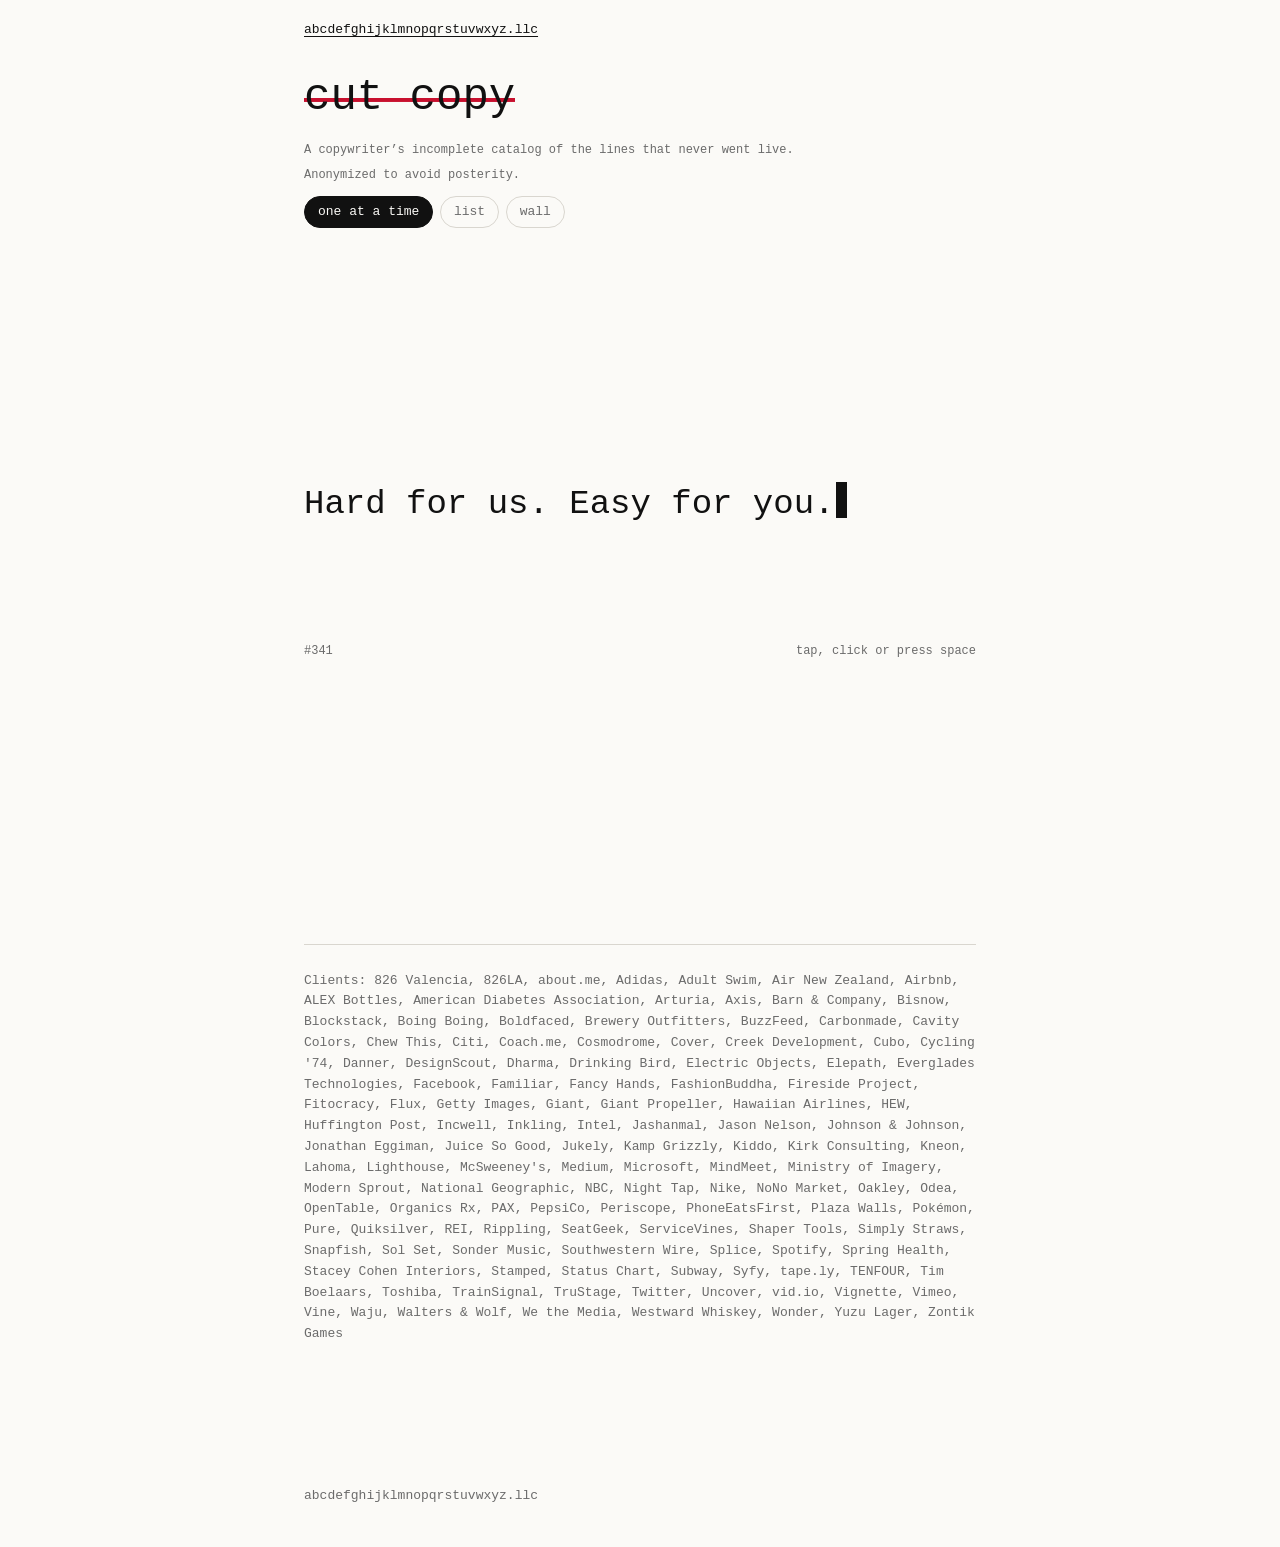
==== commit eb72ca18: "Update from the vault (4 files)" ====
--- a/cut-copy/index.html
+++ b/cut-copy/index.html
@@ -25,7 +25,7 @@
 <div id="cc"></div>
 <noscript><p><a href="list/">all 956 lines, one per line</a></p></noscript>
 <footer><hr>
-<p>Clients: Adidas, Adult Swim, Air New Zealand, Airbnb, ALEX Bottles, American Diabetes Association, Arturia, Barn &amp; Company, Bisnow, Blockstack, Boing Boing, Boldfaced, Brewery Outfitters, BuzzFeed, Carbonmade, Cavity Colors, Cosmodrome, Cover, Creek Development, Cycling '74, Danner, DesignScout, Dharma, Drinking Bird, Electric Objects, Elepath, Everglades Technologies, Facebook, Fancy Hands, FashionBuddha, Fireside Project, Flux, Giant, Giant Propeller, Hawaiian Airlines, HEW, Huffington Post, Incwell, Inkling, Intel, Jashanmal, Jason Nelson, Jonathan Eggiman, Juice So Good, Jukely, Kamp Grizzly, Kiddo, Kneon, Lahoma, Lighthouse, Medium, MindMeet, Ministry of Imagery, Modern Sprout, National Geographic, NBC, Night Tap, Nike, NoNo Market, Oakley, Odea, OpenTable, PAX, PhoneEatsFirst, Plaza Walls, Pokémon, Pure, Quiksilver, REI, Rippling, SeatGeek, Snapfish, Sol Set, Southwestern Wire, Splice, Spotify, Subway, Syfy, TENFOUR, Tim Boelaars, Twitter, Uncover, vid.io, Vignette, Waju, Walters &amp; Wolf, We the Media, Wonder, Yuzu Lager, Zontik Games</p>
+<p>Clients: 826 Valencia, 826LA, about.me, Adidas, Adult Swim, Air New Zealand, Airbnb, ALEX Bottles, American Diabetes Association, Arturia, Axis, Barn &amp; Company, Bisnow, Blockstack, Boing Boing, Boldfaced, Brewery Outfitters, BuzzFeed, Carbonmade, Cavity Colors, Chew This, Citi, Coach.me, Cosmodrome, Cover, Creek Development, Cubo, Cycling '74, Danner, DesignScout, Dharma, Drinking Bird, Electric Objects, Elepath, Everglades Technologies, Facebook, Familiar, Fancy Hands, FashionBuddha, Fireside Project, Fitocracy, Flux, Getty Images, Giant, Giant Propeller, Hawaiian Airlines, HEW, Huffington Post, Incwell, Inkling, Intel, Jashanmal, Jason Nelson, Johnson &amp; Johnson, Jonathan Eggiman, Juice So Good, Jukely, Kamp Grizzly, Kiddo, Kirk Consulting, Kneon, Lahoma, Lighthouse, McSweeney's, Medium, Microsoft, MindMeet, Ministry of Imagery, Modern Sprout, National Geographic, NBC, Night Tap, Nike, NoNo Market, Oakley, Odea, OpenTable, Organics Rx, PAX, PepsiCo, Periscope, PhoneEatsFirst, Plaza Walls, Pokémon, Pure, Quiksilver, REI, Rippling, SeatGeek, ServiceVines, Shaper Tools, Simply Straws, Snapfish, Sol Set, Sonder Music, Southwestern Wire, Splice, Spotify, Spring Health, Stacey Cohen Interiors, Stamped, Status Chart, Subway, Syfy, tape.ly, TENFOUR, Tim Boelaars, Toshiba, TrainSignal, TruStage, Twitter, Uncover, vid.io, Vignette, Vimeo, Vine, Waju, Walters &amp; Wolf, We the Media, Westward Whiskey, Wonder, Yuzu Lager, Zontik Games</p>
 </footer>
 <script src="lines.js?v=66bd8722"></script>
 <script src="../cutcopy.js?v=66bd8722"></script>
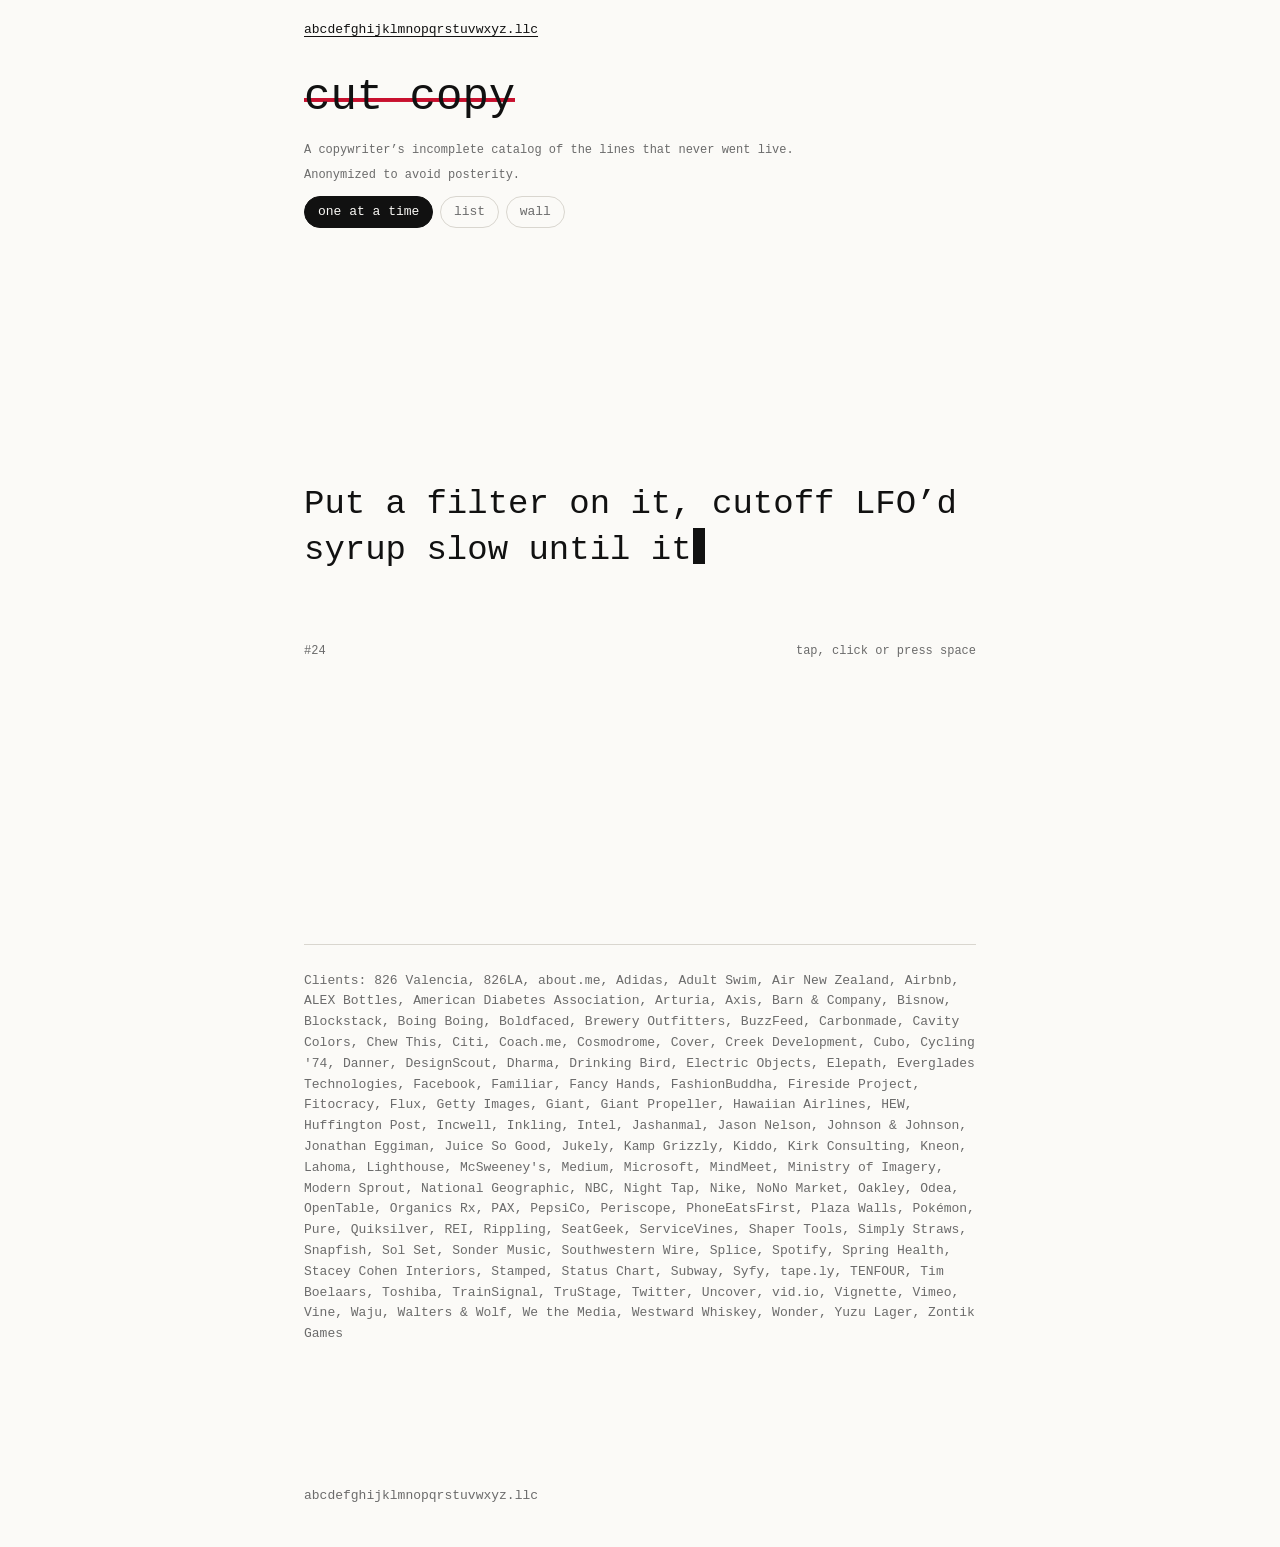
==== commit aa9b2e5e: "Update from the vault (3 files)" ====
--- a/cut-copy/index.html
+++ b/cut-copy/index.html
@@ -23,12 +23,12 @@
 <header class="intro"><p>A copywriter’s incomplete catalog of the lines that never went live.</p>
 <p>Anonymized to avoid posterity.</p></header>
 <div id="cc"></div>
-<noscript><p><a href="list/">all 956 lines, one per line</a></p></noscript>
+<noscript><p><a href="list/">all 959 lines, one per line</a></p></noscript>
 <footer><hr>
 <p>Clients: 826 Valencia, 826LA, about.me, Adidas, Adult Swim, Air New Zealand, Airbnb, ALEX Bottles, American Diabetes Association, Arturia, Axis, Barn &amp; Company, Bisnow, Blockstack, Boing Boing, Boldfaced, Brewery Outfitters, BuzzFeed, Carbonmade, Cavity Colors, Chew This, Citi, Coach.me, Cosmodrome, Cover, Creek Development, Cubo, Cycling '74, Danner, DesignScout, Dharma, Drinking Bird, Electric Objects, Elepath, Everglades Technologies, Facebook, Familiar, Fancy Hands, FashionBuddha, Fireside Project, Fitocracy, Flux, Getty Images, Giant, Giant Propeller, Hawaiian Airlines, HEW, Huffington Post, Incwell, Inkling, Intel, Jashanmal, Jason Nelson, Johnson &amp; Johnson, Jonathan Eggiman, Juice So Good, Jukely, Kamp Grizzly, Kiddo, Kirk Consulting, Kneon, Lahoma, Lighthouse, McSweeney's, Medium, Microsoft, MindMeet, Ministry of Imagery, Modern Sprout, National Geographic, NBC, Night Tap, Nike, NoNo Market, Oakley, Odea, OpenTable, Organics Rx, PAX, PepsiCo, Periscope, PhoneEatsFirst, Plaza Walls, Pokémon, Pure, Quiksilver, REI, Rippling, SeatGeek, ServiceVines, Shaper Tools, Simply Straws, Snapfish, Sol Set, Sonder Music, Southwestern Wire, Splice, Spotify, Spring Health, Stacey Cohen Interiors, Stamped, Status Chart, Subway, Syfy, tape.ly, TENFOUR, Tim Boelaars, Toshiba, TrainSignal, TruStage, Twitter, Uncover, vid.io, Vignette, Vimeo, Vine, Waju, Walters &amp; Wolf, We the Media, Westward Whiskey, Wonder, Yuzu Lager, Zontik Games</p>
 </footer>
-<script src="lines.js?v=66bd8722"></script>
-<script src="../cutcopy.js?v=66bd8722"></script>
+<script src="lines.js?v=097fca36"></script>
+<script src="../cutcopy.js?v=097fca36"></script>
 </main>
 <footer class="landing"><a class="addr" href="https://abcdefghijklmnopqrstuvwxyz.llc">abcdefghijklmnopqrstuvwxyz.llc</a></footer>
 </body>
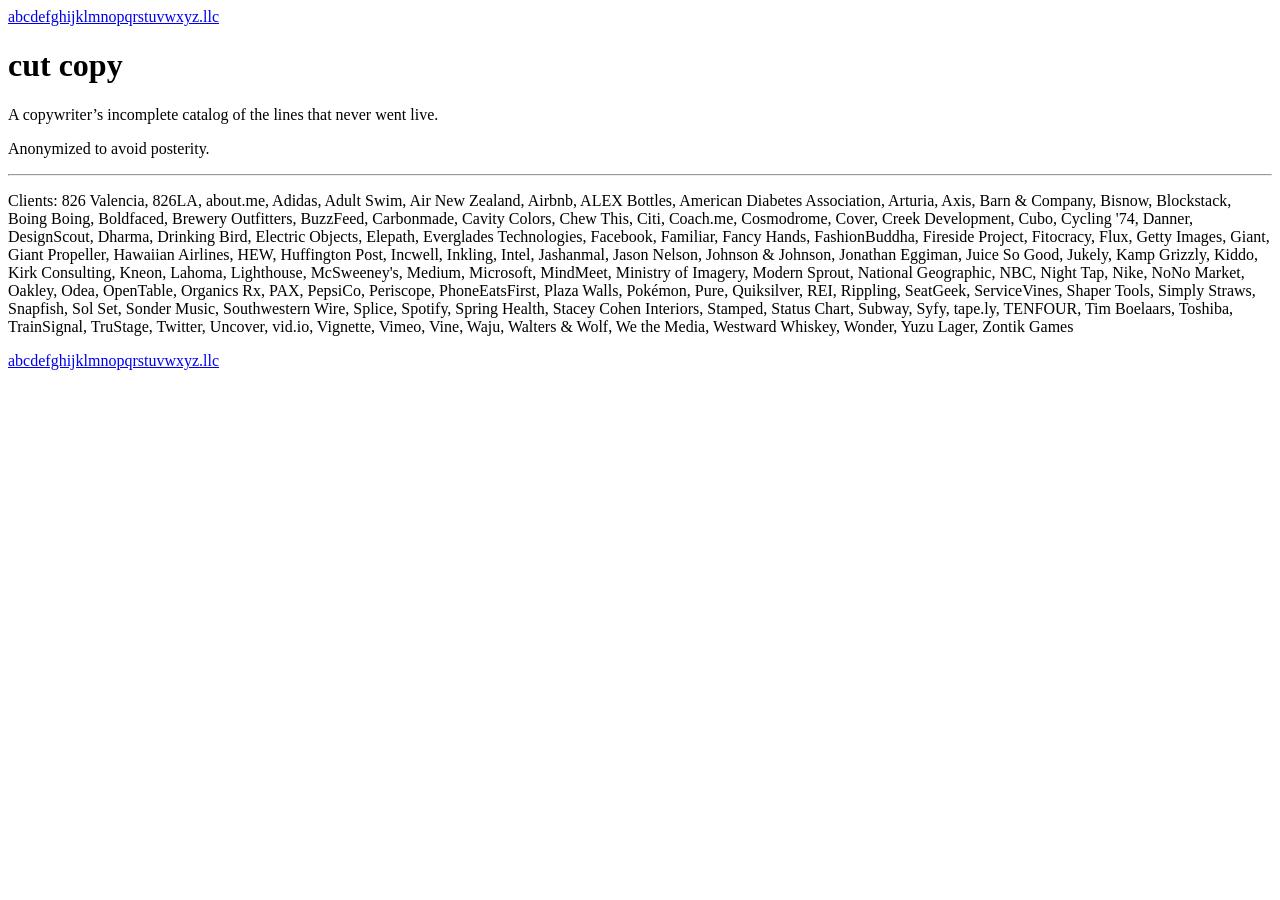
==== commit 866bbabe: "Update from the vault (15 files)" ====
--- a/cut-copy/index.html
+++ b/cut-copy/index.html
@@ -14,7 +14,7 @@
 <meta name="description" content="A copywriter’s incomplete catalog of the lines that never went live.">
 <meta property="og:description" content="A copywriter’s incomplete catalog of the lines that never went live.">
 <script src="../mirror.js?v=e56e18dc"></script>
-<link rel="stylesheet" href="../style.css?v=fcd2a9c1">
+<link rel="stylesheet" href="../style.css?v=29d5fe85">
 </head>
 <body class="cut">
 <nav><a href="/">abcdefghijklmnopqrstuvwxyz.llc</a></nav>
@@ -27,8 +27,8 @@
 <footer><hr>
 <p>Clients: 826 Valencia, 826LA, about.me, Adidas, Adult Swim, Air New Zealand, Airbnb, ALEX Bottles, American Diabetes Association, Arturia, Axis, Barn &amp; Company, Bisnow, Blockstack, Boing Boing, Boldfaced, Brewery Outfitters, BuzzFeed, Carbonmade, Cavity Colors, Chew This, Citi, Coach.me, Cosmodrome, Cover, Creek Development, Cubo, Cycling '74, Danner, DesignScout, Dharma, Drinking Bird, Electric Objects, Elepath, Everglades Technologies, Facebook, Familiar, Fancy Hands, FashionBuddha, Fireside Project, Fitocracy, Flux, Getty Images, Giant, Giant Propeller, Hawaiian Airlines, HEW, Huffington Post, Incwell, Inkling, Intel, Jashanmal, Jason Nelson, Johnson &amp; Johnson, Jonathan Eggiman, Juice So Good, Jukely, Kamp Grizzly, Kiddo, Kirk Consulting, Kneon, Lahoma, Lighthouse, McSweeney's, Medium, Microsoft, MindMeet, Ministry of Imagery, Modern Sprout, National Geographic, NBC, Night Tap, Nike, NoNo Market, Oakley, Odea, OpenTable, Organics Rx, PAX, PepsiCo, Periscope, PhoneEatsFirst, Plaza Walls, Pokémon, Pure, Quiksilver, REI, Rippling, SeatGeek, ServiceVines, Shaper Tools, Simply Straws, Snapfish, Sol Set, Sonder Music, Southwestern Wire, Splice, Spotify, Spring Health, Stacey Cohen Interiors, Stamped, Status Chart, Subway, Syfy, tape.ly, TENFOUR, Tim Boelaars, Toshiba, TrainSignal, TruStage, Twitter, Uncover, vid.io, Vignette, Vimeo, Vine, Waju, Walters &amp; Wolf, We the Media, Westward Whiskey, Wonder, Yuzu Lager, Zontik Games</p>
 </footer>
-<script src="lines.js?v=097fca36"></script>
-<script src="../cutcopy.js?v=097fca36"></script>
+<script src="lines.js?v=5e9a65a8"></script>
+<script src="../cutcopy.js?v=5e9a65a8"></script>
 </main>
 <footer class="landing"><a class="addr" href="https://abcdefghijklmnopqrstuvwxyz.llc">abcdefghijklmnopqrstuvwxyz.llc</a></footer>
 </body>
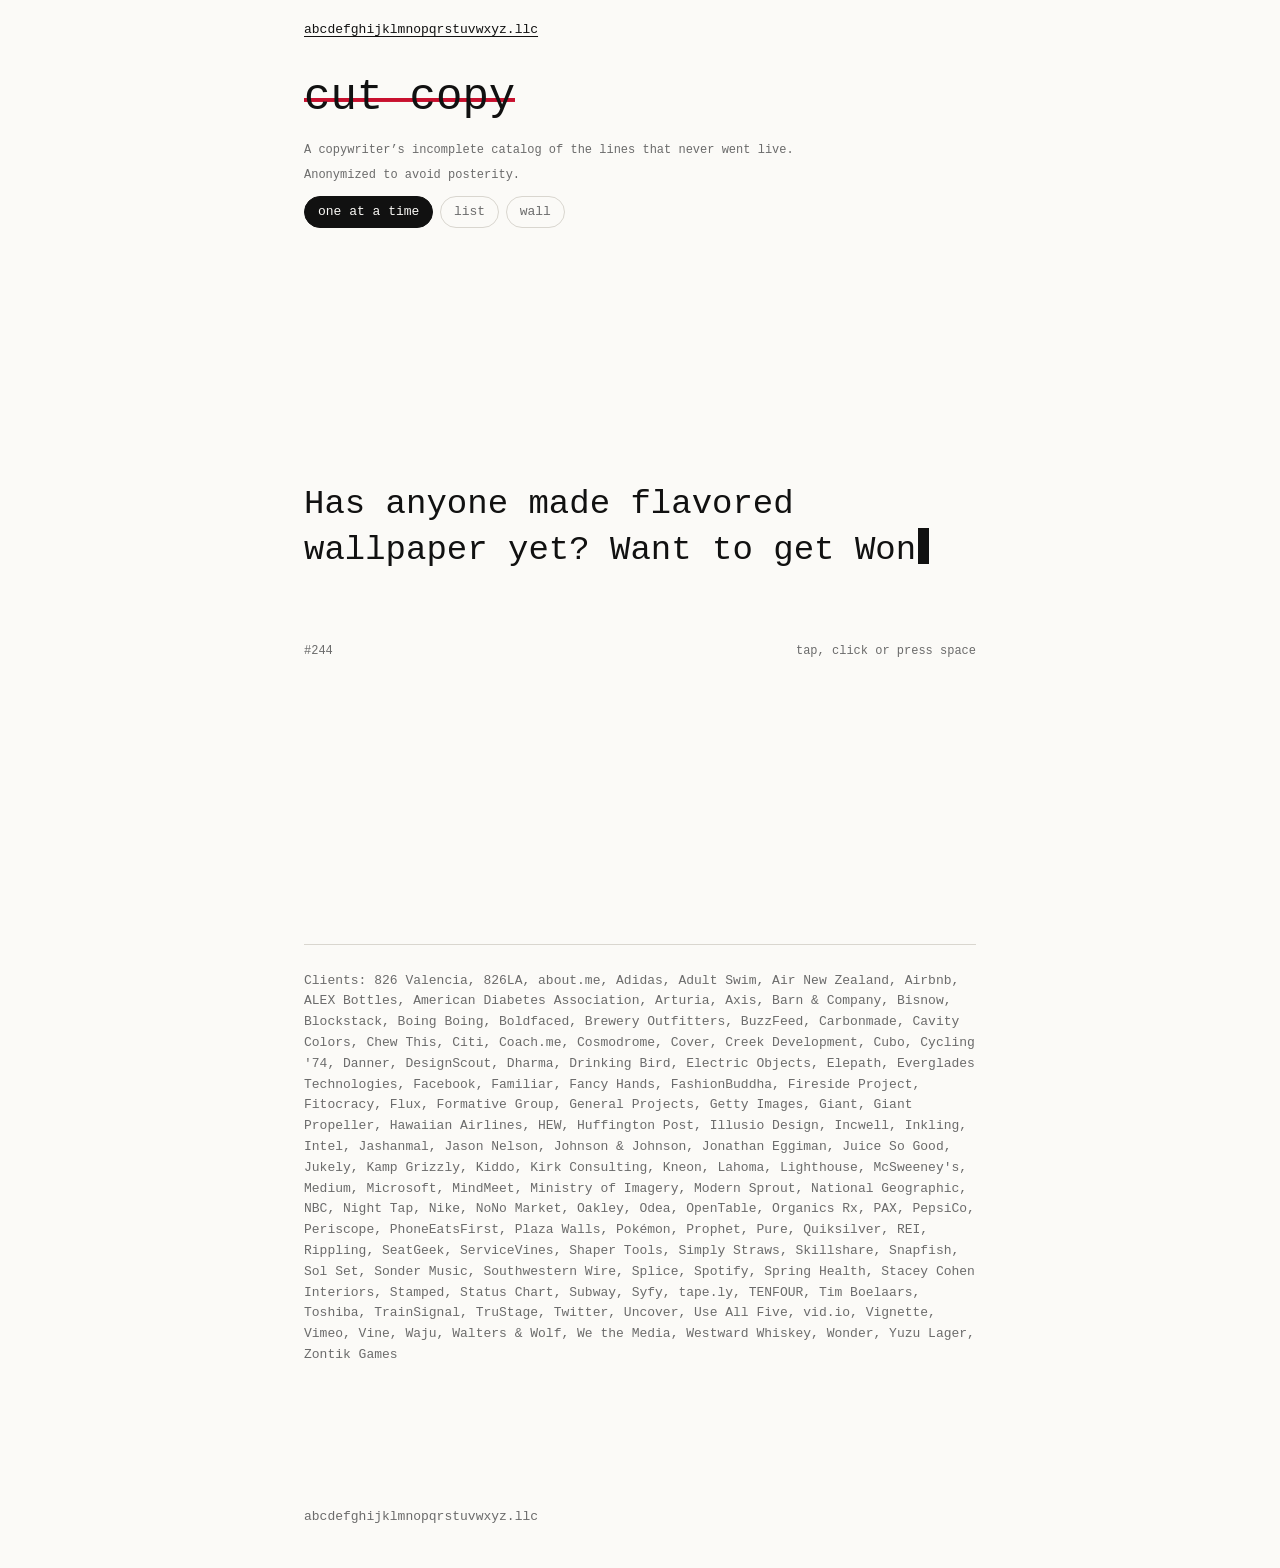
==== commit b7c4bd46: "Update from the vault (8 files)" ====
--- a/cut-copy/index.html
+++ b/cut-copy/index.html
@@ -25,7 +25,7 @@
 <div id="cc"></div>
 <noscript><p><a href="list/">all 959 lines, one per line</a></p></noscript>
 <footer><hr>
-<p>Clients: 826 Valencia, 826LA, about.me, Adidas, Adult Swim, Air New Zealand, Airbnb, ALEX Bottles, American Diabetes Association, Arturia, Axis, Barn &amp; Company, Bisnow, Blockstack, Boing Boing, Boldfaced, Brewery Outfitters, BuzzFeed, Carbonmade, Cavity Colors, Chew This, Citi, Coach.me, Cosmodrome, Cover, Creek Development, Cubo, Cycling '74, Danner, DesignScout, Dharma, Drinking Bird, Electric Objects, Elepath, Everglades Technologies, Facebook, Familiar, Fancy Hands, FashionBuddha, Fireside Project, Fitocracy, Flux, Getty Images, Giant, Giant Propeller, Hawaiian Airlines, HEW, Huffington Post, Incwell, Inkling, Intel, Jashanmal, Jason Nelson, Johnson &amp; Johnson, Jonathan Eggiman, Juice So Good, Jukely, Kamp Grizzly, Kiddo, Kirk Consulting, Kneon, Lahoma, Lighthouse, McSweeney's, Medium, Microsoft, MindMeet, Ministry of Imagery, Modern Sprout, National Geographic, NBC, Night Tap, Nike, NoNo Market, Oakley, Odea, OpenTable, Organics Rx, PAX, PepsiCo, Periscope, PhoneEatsFirst, Plaza Walls, Pokémon, Pure, Quiksilver, REI, Rippling, SeatGeek, ServiceVines, Shaper Tools, Simply Straws, Snapfish, Sol Set, Sonder Music, Southwestern Wire, Splice, Spotify, Spring Health, Stacey Cohen Interiors, Stamped, Status Chart, Subway, Syfy, tape.ly, TENFOUR, Tim Boelaars, Toshiba, TrainSignal, TruStage, Twitter, Uncover, vid.io, Vignette, Vimeo, Vine, Waju, Walters &amp; Wolf, We the Media, Westward Whiskey, Wonder, Yuzu Lager, Zontik Games</p>
+<p>Clients: 826 Valencia, 826LA, about.me, Adidas, Adult Swim, Air New Zealand, Airbnb, ALEX Bottles, American Diabetes Association, Arturia, Axis, Barn &amp; Company, Bisnow, Blockstack, Boing Boing, Boldfaced, Brewery Outfitters, BuzzFeed, Carbonmade, Cavity Colors, Chew This, Citi, Coach.me, Cosmodrome, Cover, Creek Development, Cubo, Cycling '74, Danner, DesignScout, Dharma, Drinking Bird, Electric Objects, Elepath, Everglades Technologies, Facebook, Familiar, Fancy Hands, FashionBuddha, Fireside Project, Fitocracy, Flux, Formative Group, General Projects, Getty Images, Giant, Giant Propeller, Hawaiian Airlines, HEW, Huffington Post, Illusio Design, Incwell, Inkling, Intel, Jashanmal, Jason Nelson, Johnson &amp; Johnson, Jonathan Eggiman, Juice So Good, Jukely, Kamp Grizzly, Kiddo, Kirk Consulting, Kneon, Lahoma, Lighthouse, McSweeney's, Medium, Microsoft, MindMeet, Ministry of Imagery, Modern Sprout, National Geographic, NBC, Night Tap, Nike, NoNo Market, Oakley, Odea, OpenTable, Organics Rx, PAX, PepsiCo, Periscope, PhoneEatsFirst, Plaza Walls, Pokémon, Prophet, Pure, Quiksilver, REI, Rippling, SeatGeek, ServiceVines, Shaper Tools, Simply Straws, Skillshare, Snapfish, Sol Set, Sonder Music, Southwestern Wire, Splice, Spotify, Spring Health, Stacey Cohen Interiors, Stamped, Status Chart, Subway, Syfy, tape.ly, TENFOUR, Tim Boelaars, Toshiba, TrainSignal, TruStage, Twitter, Uncover, Use All Five, vid.io, Vignette, Vimeo, Vine, Waju, Walters &amp; Wolf, We the Media, Westward Whiskey, Wonder, Yuzu Lager, Zontik Games</p>
 </footer>
 <script src="lines.js?v=5e9a65a8"></script>
 <script src="../cutcopy.js?v=5e9a65a8"></script>
--- a/style.css
+++ b/style.css
@@ -0,0 +1,316 @@
+:root {
+  --serif: "Iowan Old Style", "Palatino Linotype", Palatino, Georgia, serif;
+  --bg: #fbfaf7;
+  --ink: #111;
+  --dim: #6b6b6b;
+  --rule: #d9d6cf;
+  --mark: #c8102e;
+  --tw: #0084b4;   /* Twitter's link blue, 2010 */
+  --font: ui-monospace, "SF Mono", Menlo, Consolas, "Liberation Mono", monospace;
+}
+@media (prefers-color-scheme: dark) {
+  :root:not([data-theme="light"]) {
+    --bg: #111;
+    --ink: #ece9e2;
+    --dim: #8d8a84;
+    --rule: #2c2b29;
+    --mark: #ff5a5f;
+    --tw: #1da1f2;
+  }
+}
+:root[data-theme="dark"] {
+  --bg: #111;
+  --ink: #ece9e2;
+  --dim: #8d8a84;
+  --rule: #2c2b29;
+  --mark: #ff5a5f;
+  --tw: #1da1f2;
+}
+
+* { box-sizing: border-box; }
+html { -webkit-text-size-adjust: 100%; }
+body {
+  margin: 0;
+  background: var(--bg);
+  color: var(--ink);
+  font: 15px/1.6 var(--font);
+  overflow-wrap: anywhere;
+}
+main, nav { max-width: 44rem; margin: 0 auto; padding: 0 16px; }
+main { padding-top: 3rem; padding-bottom: 5rem; }
+nav { padding-top: 1.25rem; font-size: 13px; }
+nav + main { padding-top: 2rem; }
+footer.landing { max-width: 44rem; margin: 0 auto; padding: 0 16px 2.5rem; font-size: 13px; }
+footer.landing a { color: var(--dim); text-decoration: none; overflow-wrap: anywhere; }
+footer.landing a:hover { color: var(--ink); text-decoration: underline; }
+
+a { color: inherit; text-decoration-thickness: 1px; text-underline-offset: 3px; }
+a:hover { color: var(--mark); }
+h1, h2, h3 { font-size: inherit; font-weight: 700; margin: 2.2em 0 .6em; }
+h1:first-child { margin-top: 0; }
+p { margin: 0 0 1em; }
+hr { border: 0; border-top: 1px solid var(--rule); margin: 2em 0; }
+ul, ol { padding-left: 2.2em; margin: 0 0 1em; }
+li { margin: .25em 0; }
+li::marker { color: var(--dim); }
+.sub { display: block; color: var(--dim); }
+
+/* landing: your list, each line set like the page it leads to */
+.home main { padding-top: 10vh; }
+.home ol { font-size: clamp(20px, 4.2vw, 30px); line-height: 1.3; padding-left: 0; list-style: none; }   /* no numbers (user, 2026-10-19) */
+/* each line's emoji: an inline-block, so its line's underline or strike-through passes it by */
+.home .emo { display: inline-block; margin-left: .3em; text-decoration: none; }
+.home ol li { margin-bottom: .9em; }
+.home ol li::marker { font-size: .6em; color: var(--dim); }
+/* subheads: the note's bracketed asides on their own line under each link. Every hover look draws over
+   or floats above its word, so none of them moves a subhead; hovering a line brings its subhead from grey
+   up to ink, the one consistent thing every line does */
+.home .aside { display: block; font-size: .55em; line-height: 1.35; margin-top: .3em; color: var(--dim);
+  font-family: var(--font); transition: color .25s; }
+.home ol li:focus-within .aside { color: var(--ink); }
+.home a { text-decoration: none; }
+/* lines with no page yet stay dim until they have one */
+.home ol li:not(:has(a)) { color: var(--dim); }
+.home ol li.to-cut::marker { color: var(--ink); }   /* black like the others; the strike-through stays red (user, 2026-10-15) */
+
+/* cut copy: already crossed out in red; on hover, focus or press the words disappear and only the red
+   line is left where they were. The link stays put and clickable (user, 2026-10-15) */
+.to-cut a .word { background-image: linear-gradient(var(--mark), var(--mark)); background-repeat: no-repeat;
+  background-position: 0 58%; background-size: 100% .08em; transition: color .3s ease; }
+.to-cut a:focus-visible .word, .to-cut a:active .word { color: transparent; }
+/* three-word horoscope: the Substack's Spectral, in ink; only cut copy keeps red on this page (user, 2026-10-15) */
+/* no underlines at rest anywhere in the list; lines that use one show it on hover (user, 2026-10-15) */
+.to-twh a { font-family: Spectral, Georgia, serif; text-decoration: none; text-decoration-color: var(--ink);
+  text-decoration-thickness: .06em; text-underline-offset: .18em; }
+.home ol li.to-twh::marker { color: var(--ink); }
+.to-twh a:focus-visible { text-decoration: underline; }
+/* ...and hovering spins a zodiac wheel above the end of the line that lands on today's sign
+   (landing.js), with a star that twinkles; the link leads to today's horoscope */
+.to-twh a { position: relative; }
+.to-twh a::after { content: attr(data-sign) "\00a0\2726"; position: absolute; left: calc(100% + .2em); top: -.45em;
+  font: .62em/1 "Apple Symbols", "Segoe UI Symbol", "Noto Sans Symbols", Spectral, serif; color: var(--ink);
+  white-space: nowrap; opacity: 0; transition: opacity .2s; pointer-events: none; text-decoration: none; }
+.to-twh a:focus-visible::after { opacity: 1; animation: twinkle 1.6s ease-in-out infinite; }
+@keyframes twinkle { 0%, 100% { opacity: 1; } 50% { opacity: .55; } }
+/* glyphs changing and a star dimming aren't motion, so these run with Reduce Motion on too */
+/* lists lists: a random lists lists typeface each visit (landing.js) */
+.to-lists a { text-decoration: none; text-decoration-thickness: .06em; text-underline-offset: .18em; }
+.to-lists a:focus-visible { text-decoration: underline; }
+/* ...and opens into three subtasks of itself (landing.js) */
+.to-lists .subs { list-style: "◦  " inside; font-size: .62em; margin: 0; padding-left: .6em;
+  display: grid; grid-template-rows: repeat(3, 0fr); opacity: 0; transition: grid-template-rows .3s ease, opacity .25s; }
+.to-lists .subs > li { min-height: 0; overflow: hidden; margin: 0; }
+.to-lists .subs > li::marker { color: var(--dim); }
+.to-lists:focus-within .subs { grid-template-rows: repeat(3, 1fr); opacity: 1; }
+.to-lists:focus-within .subs > li { padding-top: .35em; }
+@media (prefers-reduced-motion: reduce) { .to-lists .subs { transition: none; } }
+/* linkedin: LinkedIn's blue and sans; hovering turns it into one of LinkedIn's blue pill buttons */
+.to-linkedin a { font-family: -apple-system, system-ui, "Segoe UI", Roboto, sans-serif; color: var(--ink);   /* ink until hover (user, 2026-10-15) */
+  text-decoration: none; text-decoration-thickness: .06em; text-underline-offset: .18em;
+  border-radius: 999px; padding: .04em .5em; margin: -.04em -.5em; transition: background-color .2s, color .2s; }
+.to-linkedin a:focus-visible { background: #0a66c2; color: #fff; text-decoration: none; }
+/* contact: a plain link; the address is put together only when it's used (landing.js). Hovering starts a
+   message: a caret blinks after it, as if the email's being written */
+.to-contact a { text-decoration: none; text-decoration-thickness: .06em; text-underline-offset: .18em; position: relative; }
+.to-contact a:focus-visible { text-decoration: underline; }
+.to-contact .word { position: relative; }
+.to-contact .word::after { content: ""; position: absolute; left: calc(100% + .12em); top: .12em; bottom: .08em; width: .07em;
+  background: currentColor; opacity: 0; }
+.to-contact a:focus-visible .word::after { animation: blink 1s steps(1) infinite; opacity: 1; }
+/* a caret blinks even with Reduce Motion on, like the system's own (user, 2026-10-15) */
+/* résumé: hovering straightens it into letterhead, small caps tracked out like the top of a résumé,
+   and the 👕 after it turns into a 👔 (user, 2026-10-15). The hover belongs to the whole row: the word
+   changes width as it changes face, and hovering the word itself made it flicker in and out under the pointer */
+.to-resume .t, .to-resume .word { transition: letter-spacing .3s ease; }
+.to-resume:focus-within .t, .to-resume:focus-within .word {
+  font-variant: small-caps; letter-spacing: .14em; font-family: "EB Garamond", Garamond, "Iowan Old Style", Georgia, serif; }
+.to-resume a { text-decoration: none; }
+.to-resume:focus-within .word { text-decoration: underline; text-decoration-thickness: .06em;
+  text-underline-offset: .18em; }   /* underline on hover too (user, 2026-10-15) */
+.to-resume .shirt { display: inline-block; margin-left: .3em; letter-spacing: 0; font-variant: normal; }
+.to-resume .shirt .on, .to-resume:focus-within .shirt .off { display: none; }
+.to-resume:focus-within .shirt .on { display: inline; }
+/* about Simon (Too Many Bios): a swatch of a bio's paper and ink, new each visit, and a new one on every
+   hover, like tapping for the next bio (landing.js); the old Tumblr's yellow highlight until then */
+.to-bios a .word { background: #f9fc7e; color: #333; padding: .02em .22em; margin: 0 -.22em;
+  -webkit-box-decoration-break: clone; box-decoration-break: clone; transition: background-color .2s, color .2s; }
+@media (prefers-reduced-motion: reduce) { .to-linkedin a, .to-bios a .word, .to-resume .t { transition: none; }
+}
+/* badvice: a new face each visit (landing.js) */
+/* badvice: hovering underlines the word and only the 🫵 grows (user, 2026-10-15) */
+.to-badvice a { text-decoration: none; }
+.to-badvice a:focus-visible .word { text-decoration: underline; text-decoration-thickness: .06em;
+  text-underline-offset: .18em; }
+/* the 🫵: normal size until hover, then it grows and jabs at you (user, 2026-10-15) */
+.to-badvice .point { display: inline-block; line-height: 1; margin-left: .08em; transform-origin: 0 75%; }
+.to-badvice a:focus-visible .point { animation: jab .5s cubic-bezier(.3, 1.6, .5, 1) 1 forwards; }
+@keyframes jab { 0% { transform: scale(1); } 40% { transform: scale(1.75) translateY(-.04em); } 100% { transform: scale(1.5); } }
+@media (prefers-reduced-motion: reduce) { .to-badvice a:hover .point { animation: none; transform: scale(1.5); } }
+/* social: Twitter, 2010. Its link blue and its type (user, 2026-10-15: Twitter's colour, not a random theme);
+   hovering underlines it like old Twitter and counts it out of 140, like a tweet */
+.to-social a { font-family: "Lucida Grande", "Lucida Sans Unicode", "Lucida Sans", Helvetica, Arial, sans-serif;
+  color: var(--ink); text-underline-offset: .18em; text-decoration-thickness: .06em; position: relative;
+  transition: color .2s; }   /* ink like the others until hover, then Twitter blue (user, 2026-10-15) */
+.to-social a:focus-visible { color: var(--tw); text-decoration: underline; }
+.to-social a::after { content: attr(data-count) "/140"; font: 12px/1 var(--font); color: var(--dim);
+  position: absolute; left: calc(100% + .25em); top: -.35em; white-space: nowrap;   /* above the line: takes no room */
+  opacity: 0; transition: opacity .2s; pointer-events: none; }
+.to-social a:focus-visible::after { opacity: 1; }
+/* hover looks only where there's a pointer to hover with: on a phone, a hover that shows or swaps something
+   makes Safari spend the first tap on the hover and need a second to follow the link (2026-10-21). Focus
+   and press keep their looks everywhere */
+@media (hover: hover) {
+  .home ol li:hover .aside { color: var(--ink); }
+  .home a:hover { color: inherit; }
+  .home .to-cut a:hover .word { color: transparent; }
+  .home .to-twh a:hover { text-decoration: underline; }
+  .to-twh a:hover::after { opacity: 1; animation: twinkle 1.6s ease-in-out infinite; }
+  .home .to-lists a:hover { text-decoration: underline; }
+  .to-lists:hover .subs { grid-template-rows: repeat(3, 1fr); opacity: 1; }
+  .to-lists:hover .subs > li { padding-top: .35em; }
+  .home .to-linkedin a:hover { background: #0a66c2; color: #fff; text-decoration: none; }
+  .home .to-contact a:hover { text-decoration: underline; }
+  .to-contact a:hover .word::after { animation: blink 1s steps(1) infinite; opacity: 1; }
+  .to-resume:hover .t, .to-resume:hover .word {
+  font-variant: small-caps; letter-spacing: .14em; font-family: "EB Garamond", Garamond, "Iowan Old Style", Georgia, serif; }
+  .to-resume:hover .word { text-decoration: underline; text-decoration-thickness: .06em;
+  text-underline-offset: .18em; }
+  .to-resume:hover .shirt .off { display: none; }
+  .to-resume:hover .shirt .on { display: inline; }
+  .to-badvice a:hover .word { text-decoration: underline; text-decoration-thickness: .06em;
+  text-underline-offset: .18em; }
+  .to-badvice a:hover .point { animation: jab .5s cubic-bezier(.3, 1.6, .5, 1) 1 forwards; }
+  .home .to-social a:hover { color: var(--tw); text-decoration: underline; }
+  .to-social a:hover::after { opacity: 1; }
+}
+
+
+/* cut copy */
+.cut .intro em { font-style: italic; }
+/* the header is small and quiet so the line is front and center (user, 2026-10-14) */
+/* the heading, crossed out in the lines' red, a little heavier than a line's cut */
+.cut .cut-title { font-size: clamp(26px, 5vw, 44px); font-weight: 400; line-height: 1.1; margin: 0 0 .45em; }
+.cut .cut-title span { background-image: linear-gradient(var(--mark), var(--mark)); background-repeat: no-repeat;
+  background-position: 0 56%; background-size: 100% .09em; -webkit-box-decoration-break: clone; box-decoration-break: clone; }
+.cut .intro { font-size: 12px; line-height: 1.5; color: var(--dim); margin: 0 0 1em; }
+.cut .intro p { margin: 0; }
+.cut .intro p + p { margin-top: .6em; }
+.lines li { margin: .55em 0; }
+.cut footer { margin-top: 3rem; color: var(--dim); font-size: 13px; }
+.alt { margin-top: 2em; }
+.cut :focus-visible { outline: 2px solid var(--mark); outline-offset: 3px; }
+
+/* view switch: one at a time (default), list, wall */
+.views { display: flex; gap: .5em; flex-wrap: wrap; margin: 0 0 1.5em; padding: 0; max-width: none; }
+.views button { font: inherit; font-size: 13px; color: var(--dim); background: none; cursor: pointer; border: 1px solid var(--rule); border-radius: 999px; padding: .35em 1em; }
+.views button:hover { color: var(--ink); border-color: var(--ink); }
+.views button[aria-pressed="true"] { color: var(--bg); background: var(--ink); border-color: var(--ink); }
+
+/* one at a time */
+.stage { min-height: 72vh; display: flex; flex-direction: column; justify-content: center; cursor: pointer; user-select: none; -webkit-user-select: none; }
+.stage .line { margin: 0; font-size: clamp(20px, 3.4vw, 34px); line-height: 1.35; min-height: 4em; }
+.stage .t { background-image: linear-gradient(var(--mark), var(--mark)); background-repeat: no-repeat; background-position: 0 58%; background-size: 0% .09em; transition: background-size .45s ease-in; }
+.stage .line.cut .t { background-size: 100% .09em; }
+.stage .caret { display: inline-block; width: .55ch; height: 1.05em; vertical-align: -.15em; background: var(--ink); margin-left: .05em; animation: blink 1s steps(1) infinite; }
+.stage .meta { margin-top: 2em; font-size: 12px; color: var(--dim); display: flex; justify-content: space-between; }
+.stage .num { color: var(--dim); text-decoration: none; }
+@keyframes blink { 50% { opacity: 0; } }
+@media (prefers-reduced-motion: reduce) { .stage .t { transition: none; } .stage .caret { animation: none; } }
+
+/* list and wall: the one-at-a-time cross-out, drawn while a line is hovered or pressed, and kept
+   when it's tapped or clicked (tap again to take it back) */
+.pile-list, .wall { -webkit-tap-highlight-color: transparent; -webkit-touch-callout: none; }
+.pile-list .t, .wall .l {
+  background-image: linear-gradient(var(--mark), var(--mark)); background-repeat: no-repeat;
+  background-position: 0 58%; background-size: 0% .09em; transition: background-size .45s ease-in;
+  -webkit-box-decoration-break: slice; box-decoration-break: slice;
+}
+.pile-list .l.lit .t, .pile-list .l.held .t { background-size: 100% .09em; }
+/* wall, the other way round (user, 2026-10-14): every line starts crossed out; hovering or
+   pressing takes the cross-out off to read it; lines already seen (or tapped) keep a thin grey one */
+.wall .l { background-size: 100% .09em; }
+.wall .l.held { background-image: linear-gradient(var(--dim), var(--dim)); background-size: 100% .045em; }
+.wall .l.lit, .wall .l.held.lit { background-size: 0% .09em; }
+@media (hover: hover) {
+  .pile-list .l:hover .t { background-size: 100% .09em; }
+  .wall .l:hover, .wall .l.held:hover { background-size: 0% .09em; }
+}
+@media (prefers-reduced-motion: reduce) { .pile-list .t, .wall .l { transition: none; } }
+.pile-list { padding-left: 4.5ch; margin: 0; }
+.pile-list .l { margin: 0; padding: .3em .2em; border-bottom: 1px dotted var(--rule); cursor: default; }
+.pile-list .l::marker { font-size: 12px; color: var(--dim); }
+.wall { margin: 0; line-height: 1.75; }
+.wall .l { cursor: default; }
+.wall .sep { color: var(--mark); padding: 0 .45em; }
+
+/* cv */
+.cv h1 { font-size: 1.25em; margin-bottom: 0; }
+.cv h2 { color: var(--dim); text-transform: lowercase; letter-spacing: .04em; }
+.cv ul { padding-left: 1.4em; }
+
+.sr-only { position: absolute; width: 1px; height: 1px; margin: -1px; overflow: hidden; clip: rect(0 0 0 0); white-space: nowrap; }
+/* the first business card, a mad lib, as the landing header (user's design, 2026-10-15): 3.5 × 2 in, type scaled to the card */
+.card { container-type: inline-size; box-sizing: border-box; width: min(100%, 30rem); aspect-ratio: 3.5 / 2;
+  margin: 0 0 3.2rem; padding: 0; position: relative; perspective: 1400px; cursor: pointer; }
+/* two sides that turn over in 3D when the card is clicked (landing.js); the back holds the address */
+.card .flip { position: absolute; inset: 0; transform-style: preserve-3d; transition: transform .7s cubic-bezier(.3, .7, .2, 1); }
+.card.flipped .flip { transform: rotateY(180deg); }
+.card .side { position: absolute; inset: 0; box-sizing: border-box; display: flex; flex-direction: column; justify-content: center;
+  -webkit-backface-visibility: hidden; backface-visibility: hidden;
+  background: #fff; color: #111; border: 1px solid #d9d6cf; border-radius: 2px;
+  box-shadow: 0 1px 2px rgba(0,0,0,.06), 0 8px 24px -12px rgba(0,0,0,.18);
+  font-family: "Times New Roman", Times, "Liberation Serif", serif; }
+.card .back { transform: rotateY(180deg); pointer-events: none; }
+.card.flipped .back { pointer-events: auto; } .card.flipped .front { pointer-events: none; }
+.card .back .face { text-align: center; }
+.card .back .lic { margin-bottom: 7cqw; }
+.card .front .l2 { margin-bottom: 0; }
+.card .turn:focus-visible { position: absolute; width: auto; height: auto; clip: auto; margin: 0; right: 8px; bottom: -2rem;
+  font: 12px var(--font); }
+@media (prefers-reduced-motion: reduce) { .card .flip { transition-duration: .01s; } }
+.card .face { padding: 0 7cqw; }   /* padding inside, so cqw is always the whole card */
+.card p { margin: 0; line-height: 1; font-size: 5.3cqw; white-space: nowrap; }
+.card .l1 { margin-bottom: 11.5cqw; }
+.card .l2 { margin-bottom: 12cqw; }   /* (front: 0, now that the address is on the back) */
+.card .blank { position: relative; display: inline-block; min-width: 2.1em; border-bottom: .3cqw solid #111;
+  text-align: center; margin: 0 .5cqw; vertical-align: baseline; }
+.card .blank.filled { min-width: 4.3em; }
+.card .blank.wide { min-width: 3.8em; }
+.card .cue { position: absolute; left: 50%; top: calc(100% + .26em); transform: translateX(-50%);
+  font: 700 .49em/1 "Courier Prime", "Courier New", monospace; letter-spacing: .12em; text-transform: uppercase; color: #111; }
+/* the handwriting: a quick ballpoint scrawl (Nothing You Could Do), leaning a little uphill; landing.js
+   gives every letter its own tilt, lift and size so no two strokes match (user, 2026-10-15: "much messier") */
+/* the ink: black for everything a visitor writes; only the user's own handwriting (the photo) is Bic Cristal
+   blue (user, 2026-10-15) */
+.card { --bic: #111; }
+.card .pen { font: 1.3em/1 "Nothing You Could Do", "Bradley Hand", cursive; color: var(--bic); position: relative; top: -.14em;
+  display: inline-block; transform: rotate(-3deg); transform-origin: 0 100%; white-space: nowrap; }
+.card .pen .ch { display: inline-block; }
+/* the user's own handwriting, photographed and lifted off the paper (build.py handwriting()) */
+.card .hand { height: 2.25em; width: auto; vertical-align: -.72em; margin: 0 .05em; position: relative; top: -.12em; }
+.card input { font: 1.2em/1 "Nothing You Could Do", "Bradley Hand", cursive; color: var(--bic); background: none; border: 0;
+  transform: rotate(-2.5deg);
+  width: 100%; min-width: 0; padding: 0 0 .4cqw; text-align: center; outline: none; caret-color: var(--bic); }
+.card .blank:focus-within { border-bottom-color: #111; background: rgba(0,0,0,.035); }
+.card .blank input { width: 1.6em; } .card .blank.wide input { width: 2.9em; }
+.card .url { font: 700 3.3cqw/1 "Courier Prime", "Courier New", monospace; letter-spacing: .1em; text-align: center; }
+.card .url a { color: inherit; text-decoration: none; }
+.card .url a:hover { text-decoration: underline; text-underline-offset: .5cqw; }
+
+/* the mirror link: small and quiet at the foot of the landing page (user, 2026-10-19) */
+
+
+/* the landing's only footer: "mirror", reading straight here and reversed in the mirror (user, 2026-10-19) */
+footer.landing.mirror { margin-top: 3.5rem; font-size: 12px; }
+
+/* laptops and wider: the card sits beside the list instead of above it, same size, still first in reading
+   order, so all nine lines fit on one screen without scrolling (2026-10-21; at 1280×900 contact used to start
+   below the fold). Phones and narrow windows keep the card on top. The mirror link lines up under the list */
+@media (min-width: 1100px) {
+  .home main { max-width: 68rem; display: grid; grid-template-columns: 30rem minmax(0, 1fr); column-gap: 4.5rem;
+    align-items: start; padding-bottom: 2rem; }
+  .home .card { margin: 0; position: sticky; top: 10vh; }
+  .home ol { margin: 0; }
+  .home ol li { margin-bottom: .7em; }
+  footer.landing.mirror { max-width: 68rem; margin-top: 1rem; }
+}
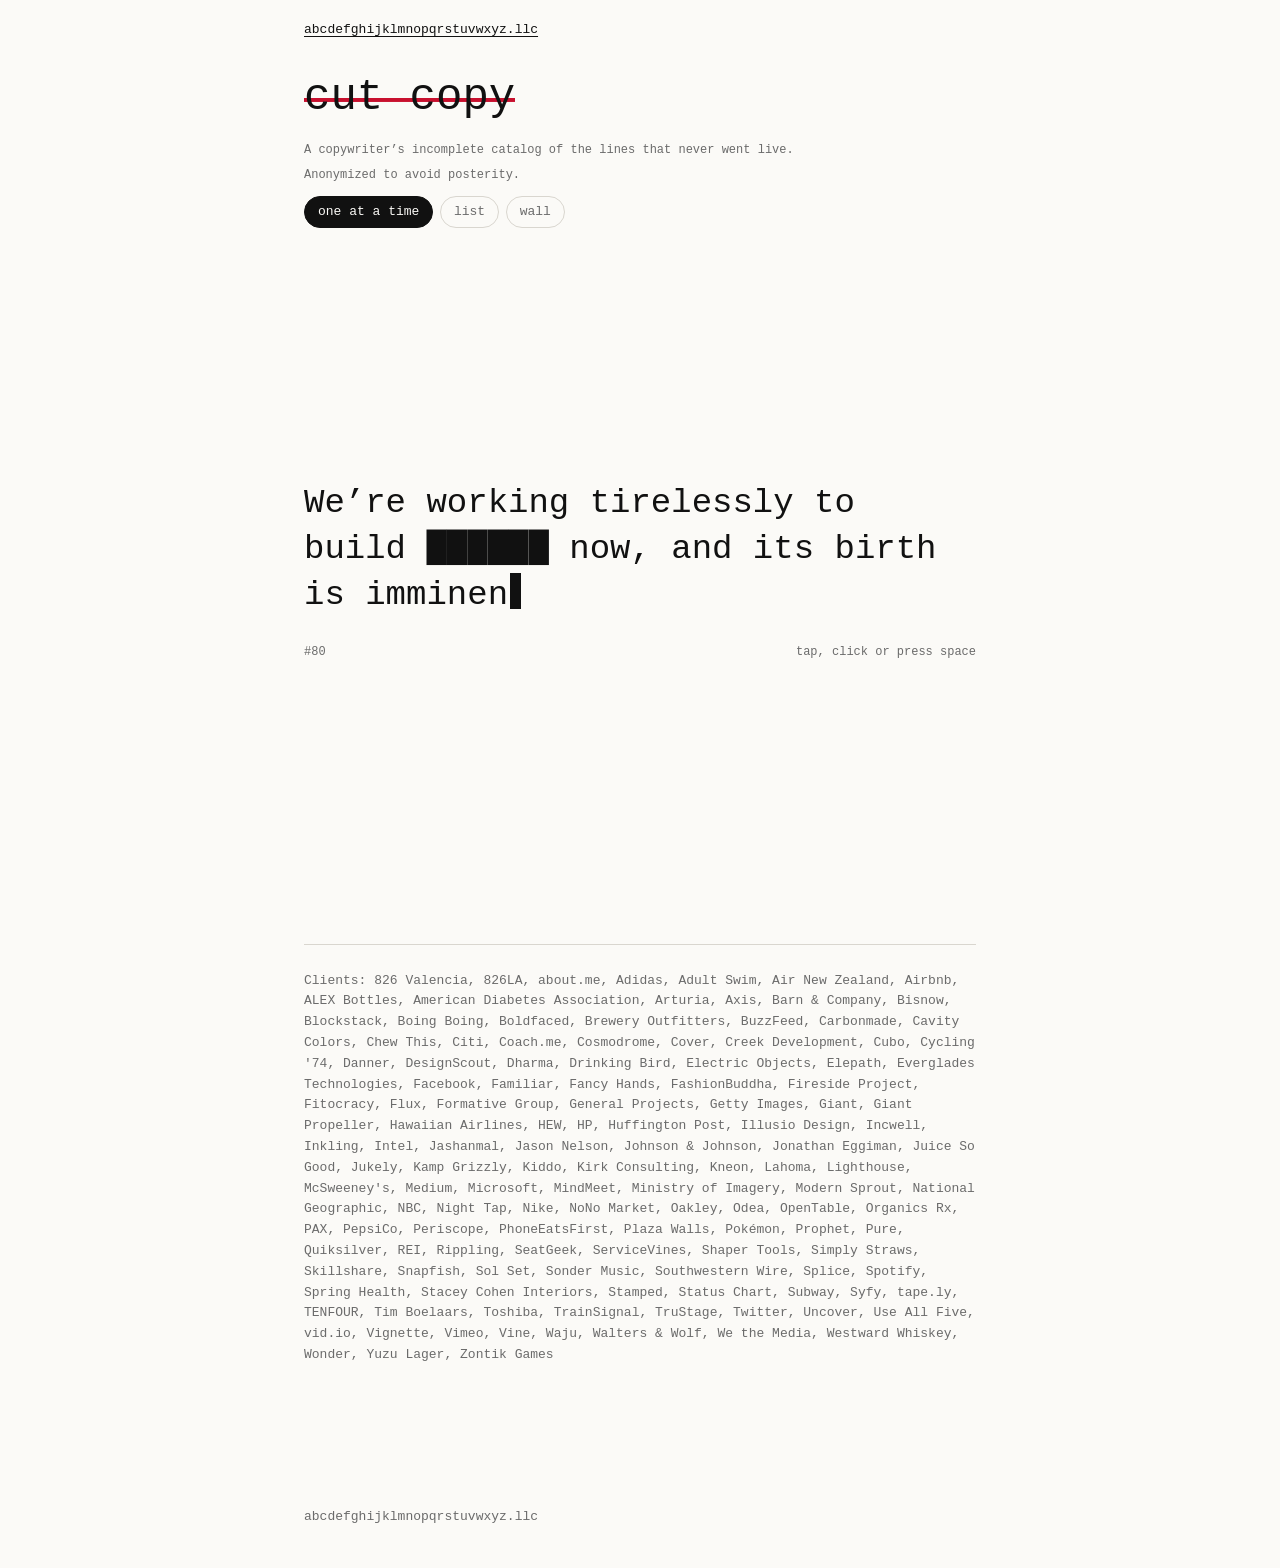
==== commit 8d7cdf66: "Update from the vault (4 files)" ====
--- a/cut-copy/index.html
+++ b/cut-copy/index.html
@@ -25,7 +25,7 @@
 <div id="cc"></div>
 <noscript><p><a href="list/">all 959 lines, one per line</a></p></noscript>
 <footer><hr>
-<p>Clients: 826 Valencia, 826LA, about.me, Adidas, Adult Swim, Air New Zealand, Airbnb, ALEX Bottles, American Diabetes Association, Arturia, Axis, Barn &amp; Company, Bisnow, Blockstack, Boing Boing, Boldfaced, Brewery Outfitters, BuzzFeed, Carbonmade, Cavity Colors, Chew This, Citi, Coach.me, Cosmodrome, Cover, Creek Development, Cubo, Cycling '74, Danner, DesignScout, Dharma, Drinking Bird, Electric Objects, Elepath, Everglades Technologies, Facebook, Familiar, Fancy Hands, FashionBuddha, Fireside Project, Fitocracy, Flux, Formative Group, General Projects, Getty Images, Giant, Giant Propeller, Hawaiian Airlines, HEW, Huffington Post, Illusio Design, Incwell, Inkling, Intel, Jashanmal, Jason Nelson, Johnson &amp; Johnson, Jonathan Eggiman, Juice So Good, Jukely, Kamp Grizzly, Kiddo, Kirk Consulting, Kneon, Lahoma, Lighthouse, McSweeney's, Medium, Microsoft, MindMeet, Ministry of Imagery, Modern Sprout, National Geographic, NBC, Night Tap, Nike, NoNo Market, Oakley, Odea, OpenTable, Organics Rx, PAX, PepsiCo, Periscope, PhoneEatsFirst, Plaza Walls, Pokémon, Prophet, Pure, Quiksilver, REI, Rippling, SeatGeek, ServiceVines, Shaper Tools, Simply Straws, Skillshare, Snapfish, Sol Set, Sonder Music, Southwestern Wire, Splice, Spotify, Spring Health, Stacey Cohen Interiors, Stamped, Status Chart, Subway, Syfy, tape.ly, TENFOUR, Tim Boelaars, Toshiba, TrainSignal, TruStage, Twitter, Uncover, Use All Five, vid.io, Vignette, Vimeo, Vine, Waju, Walters &amp; Wolf, We the Media, Westward Whiskey, Wonder, Yuzu Lager, Zontik Games</p>
+<p>Clients: 826 Valencia, 826LA, about.me, Adidas, Adult Swim, Air New Zealand, Airbnb, ALEX Bottles, American Diabetes Association, Arturia, Axis, Barn &amp; Company, Bisnow, Blockstack, Boing Boing, Boldfaced, Brewery Outfitters, BuzzFeed, Carbonmade, Cavity Colors, Chew This, Citi, Coach.me, Cosmodrome, Cover, Creek Development, Cubo, Cycling '74, Danner, DesignScout, Dharma, Drinking Bird, Electric Objects, Elepath, Everglades Technologies, Facebook, Familiar, Fancy Hands, FashionBuddha, Fireside Project, Fitocracy, Flux, Formative Group, General Projects, Getty Images, Giant, Giant Propeller, Hawaiian Airlines, HEW, HP, Huffington Post, Illusio Design, Incwell, Inkling, Intel, Jashanmal, Jason Nelson, Johnson &amp; Johnson, Jonathan Eggiman, Juice So Good, Jukely, Kamp Grizzly, Kiddo, Kirk Consulting, Kneon, Lahoma, Lighthouse, McSweeney's, Medium, Microsoft, MindMeet, Ministry of Imagery, Modern Sprout, National Geographic, NBC, Night Tap, Nike, NoNo Market, Oakley, Odea, OpenTable, Organics Rx, PAX, PepsiCo, Periscope, PhoneEatsFirst, Plaza Walls, Pokémon, Prophet, Pure, Quiksilver, REI, Rippling, SeatGeek, ServiceVines, Shaper Tools, Simply Straws, Skillshare, Snapfish, Sol Set, Sonder Music, Southwestern Wire, Splice, Spotify, Spring Health, Stacey Cohen Interiors, Stamped, Status Chart, Subway, Syfy, tape.ly, TENFOUR, Tim Boelaars, Toshiba, TrainSignal, TruStage, Twitter, Uncover, Use All Five, vid.io, Vignette, Vimeo, Vine, Waju, Walters &amp; Wolf, We the Media, Westward Whiskey, Wonder, Yuzu Lager, Zontik Games</p>
 </footer>
 <script src="lines.js?v=5e9a65a8"></script>
 <script src="../cutcopy.js?v=5e9a65a8"></script>
